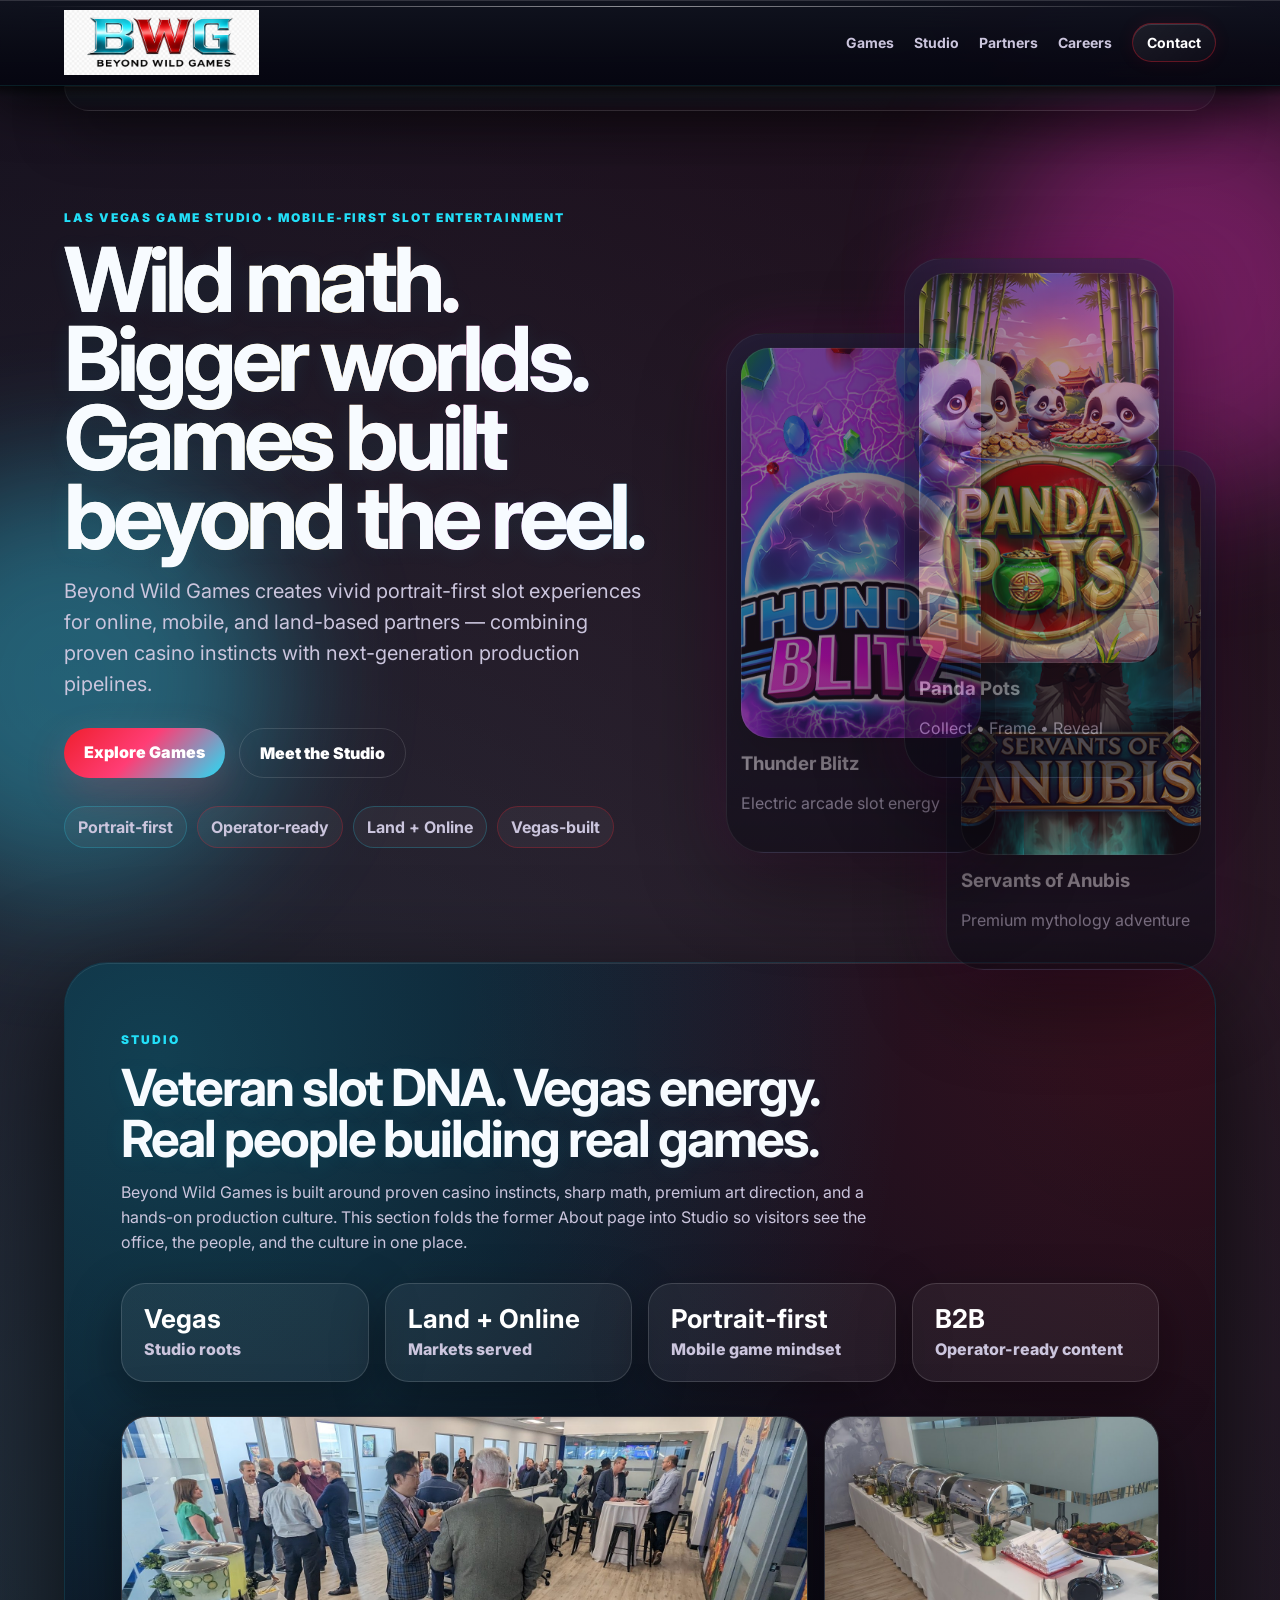
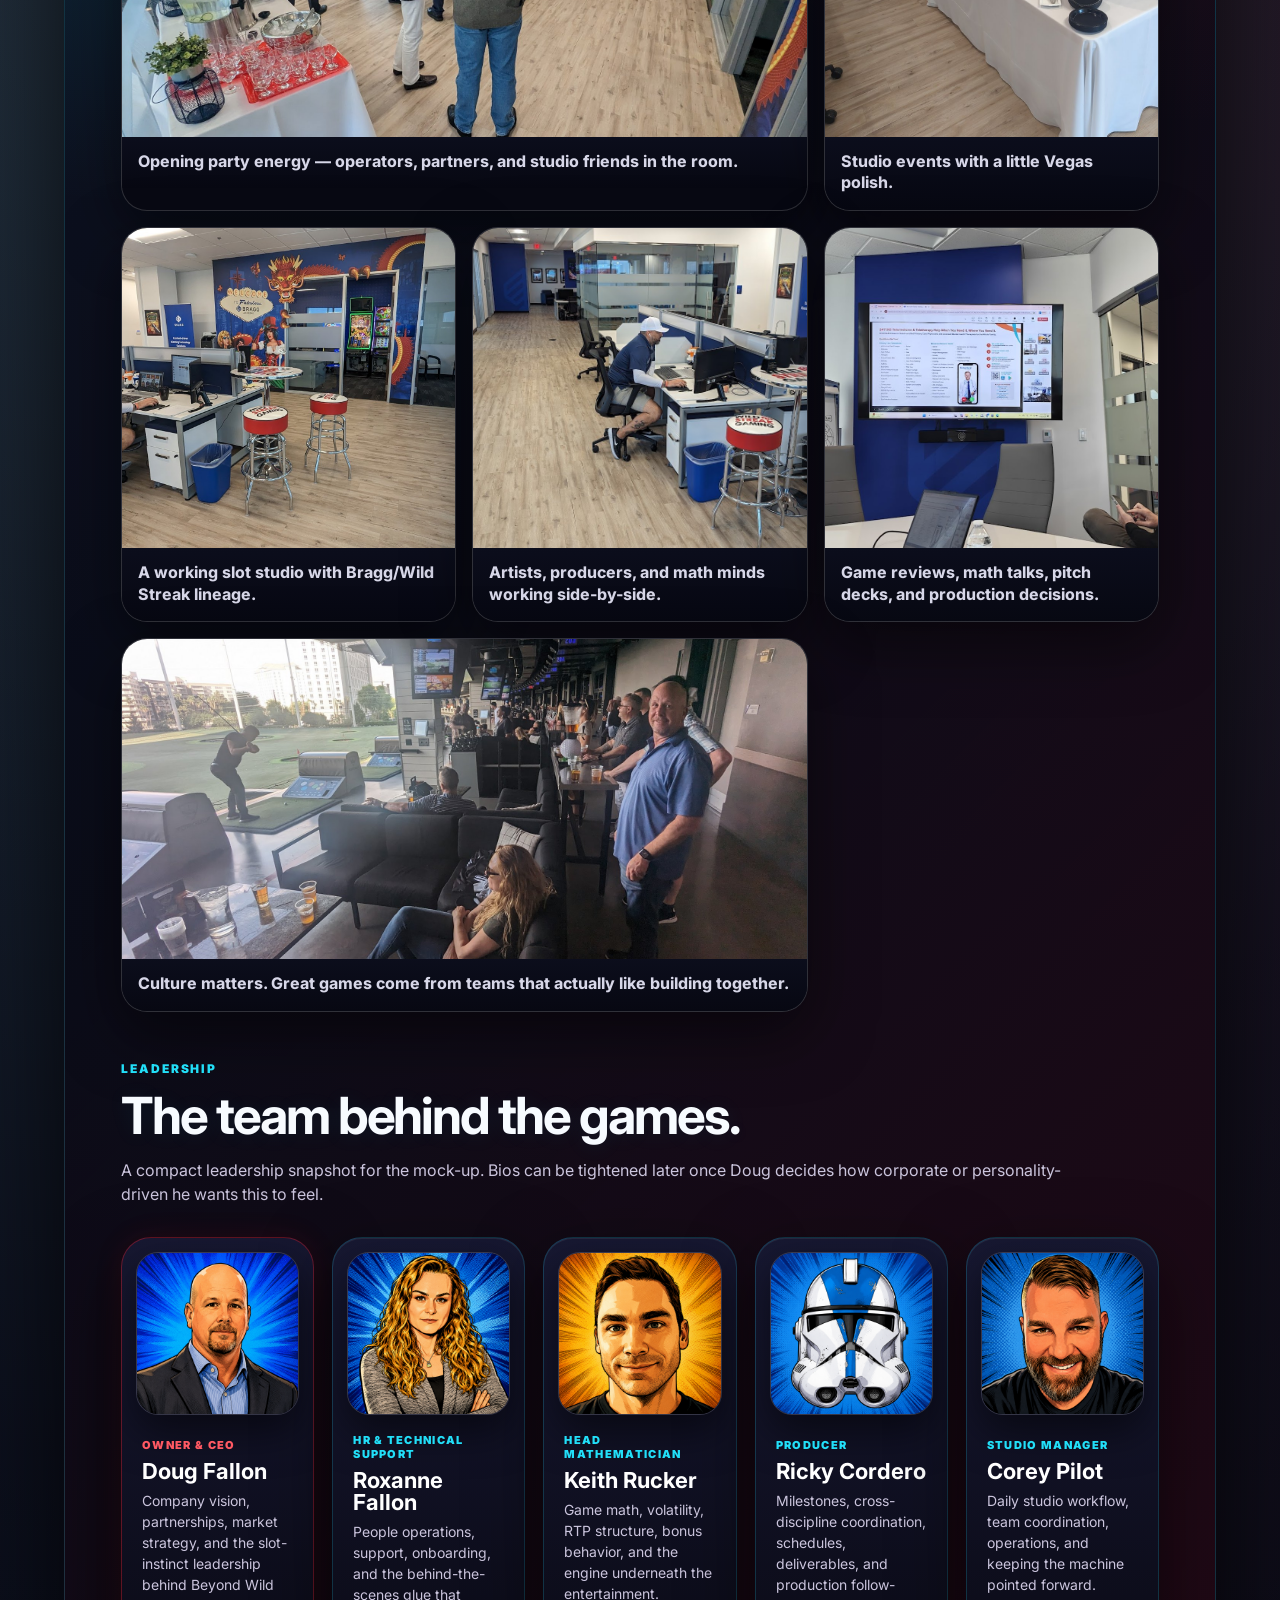
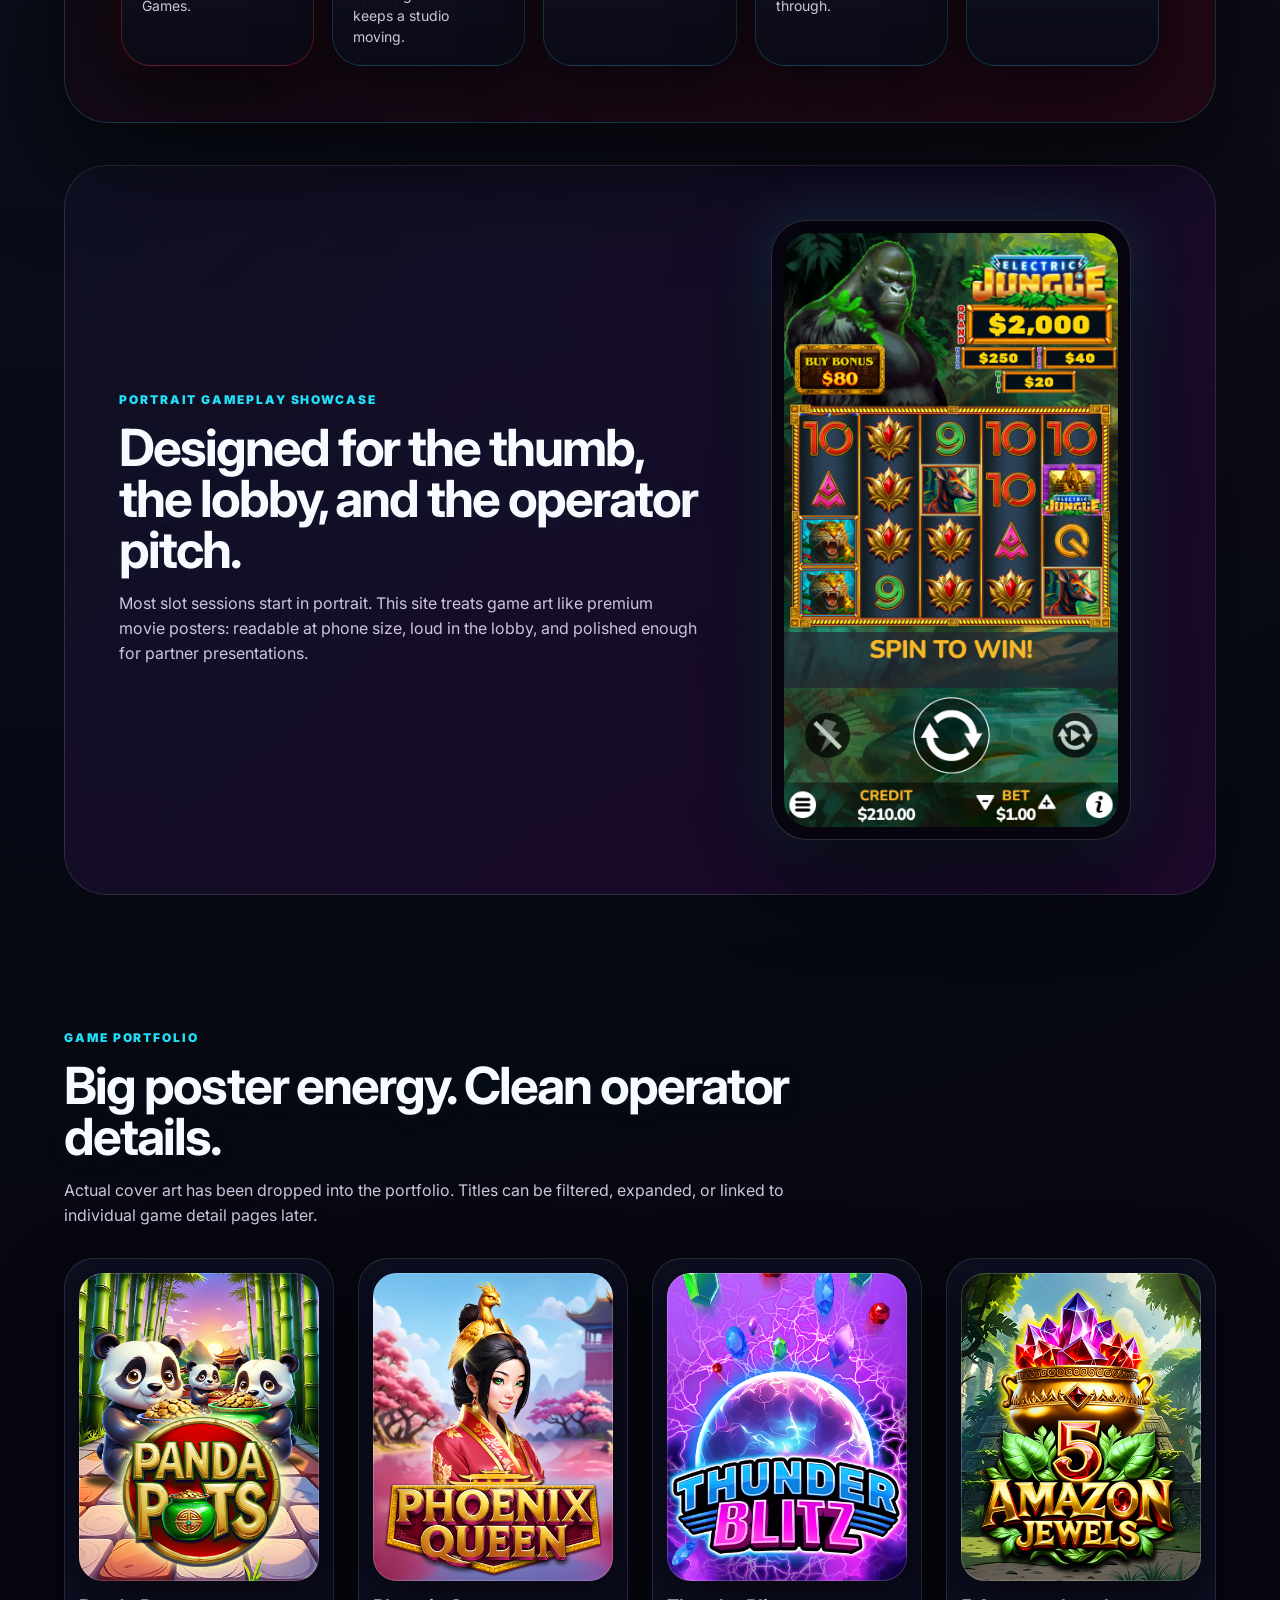
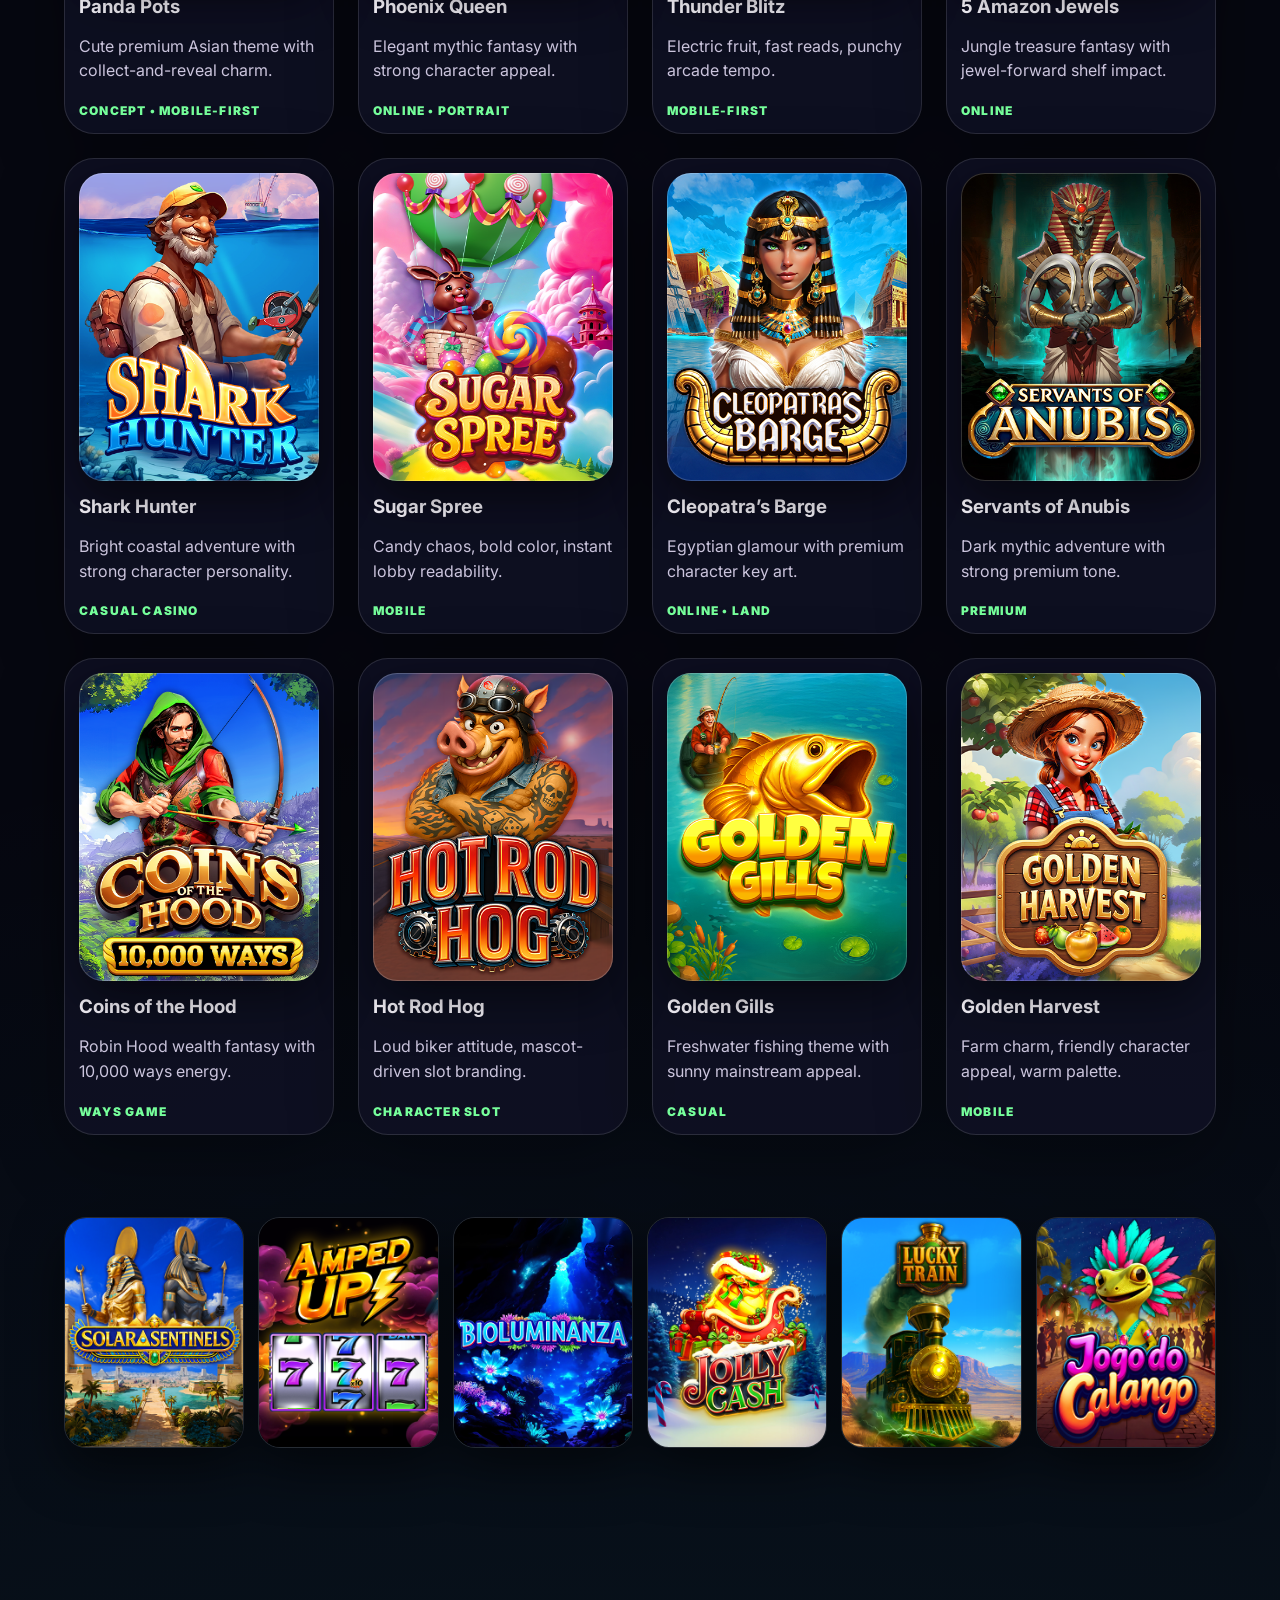
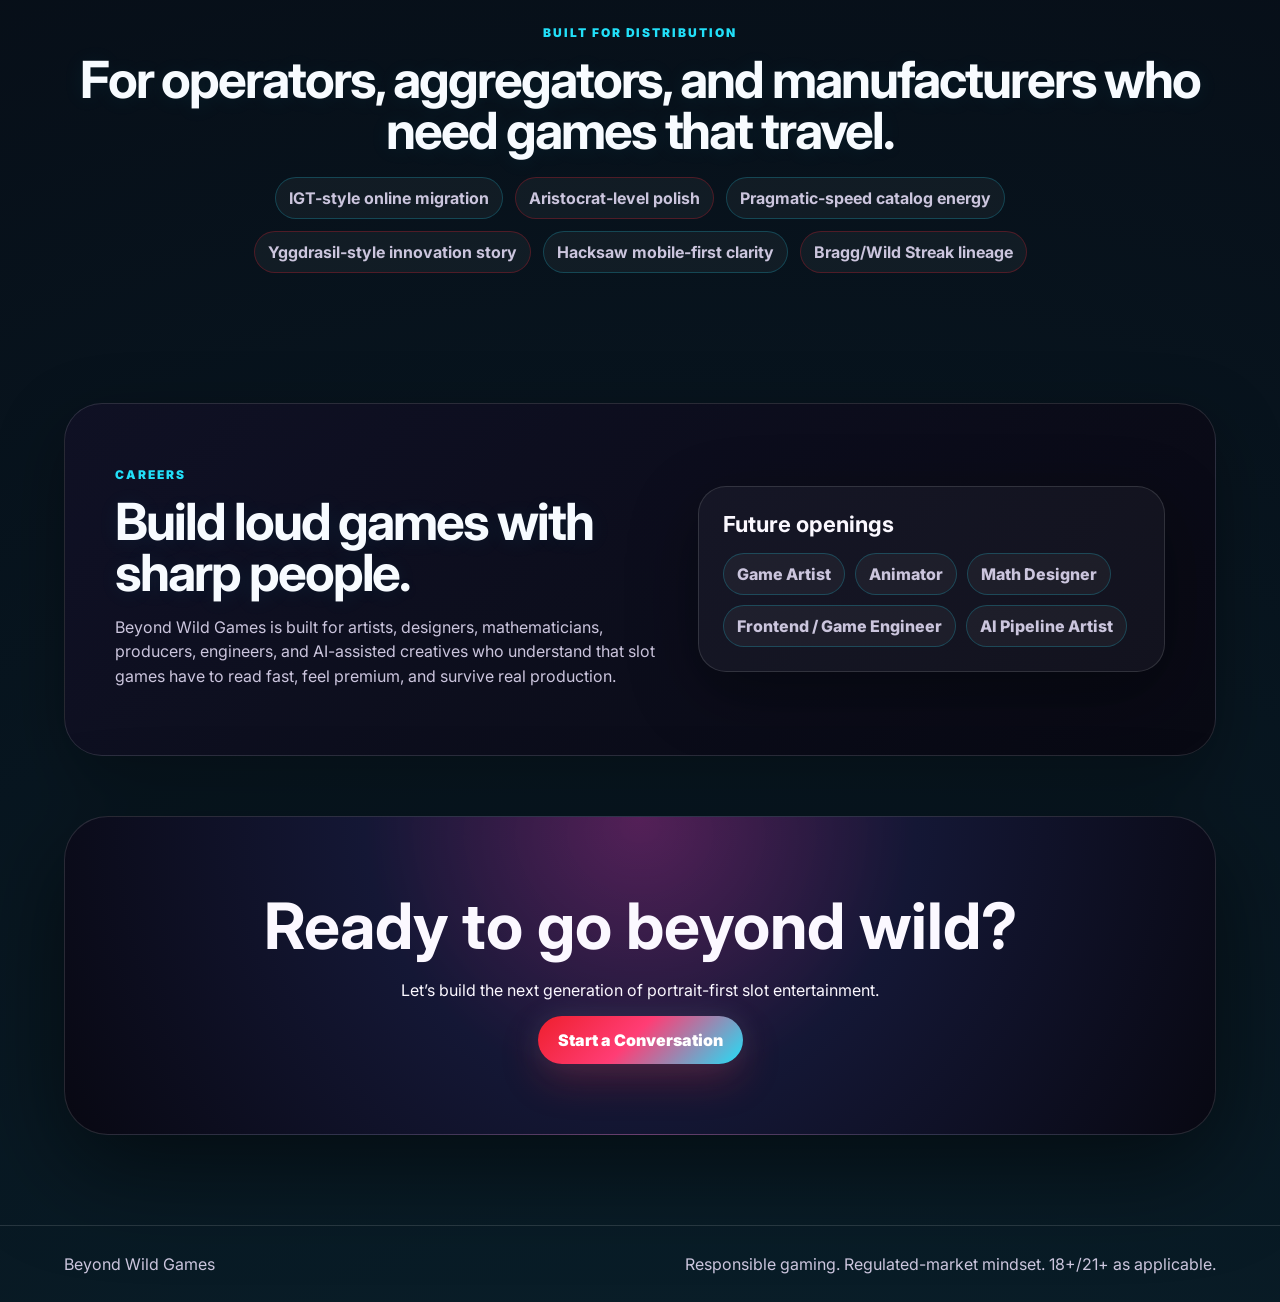
==== bwg.html @ 48e9255d "Halve header logo height; add alternate page with transparent BWG logo" ====
<!DOCTYPE html>
<html lang="en">
<head>
  <meta charset="UTF-8" />
  <meta name="viewport" content="width=device-width, initial-scale=1.0" />
  <title>Beyond Wild Games | Mobile-First Slot Studio</title>
  <link rel="stylesheet" href="styles.css" />
</head>
<body>
  <div class="bg-orbs"></div>
  <header class="site-header">
    <a class="brand" href="#" aria-label="Beyond Wild Games home"><img src="assets/logos/bwg-block-logo-transparent.png" alt="Beyond Wild Games" style="width:195px;height:auto;max-height:none;filter:none;box-shadow:none;background:transparent;" /></a>
    <nav>
      <a href="#games">Games</a><a href="#studio">Studio</a><a href="#partners">Partners</a><a href="#careers">Careers</a><a class="nav-cta" href="#contact">Contact</a>
    </nav>
  </header>

  <main>
    <section class="hero">
      <div class="hero-copy">
        <p class="eyebrow">Las Vegas game studio • Mobile-first slot entertainment</p>
        <h1>Wild math. Bigger worlds. Games built beyond the reel.</h1>
        <p class="lede">Beyond Wild Games creates vivid portrait-first slot experiences for online, mobile, and land-based partners — combining proven casino instincts with next-generation production pipelines.</p>
        <div class="hero-actions"><a class="btn primary" href="#games">Explore Games</a><a class="btn ghost" href="#studio">Meet the Studio</a></div>
        <div class="trust-strip"><span>Portrait-first</span><span>Operator-ready</span><span>Land + Online</span><span>Vegas-built</span></div>
      </div>
      <div class="phone-stage" aria-label="Featured slot game cover art">
        <article class="phone-card active"><div class="game-art cover panda"></div><h3>Panda Pots</h3><p>Collect • Frame • Reveal</p></article>
        <article class="phone-card offset"><div class="game-art cover thunder"></div><h3>Thunder Blitz</h3><p>Electric arcade slot energy</p></article>
        <article class="phone-card offset2"><div class="game-art cover anubis"></div><h3>Servants of Anubis</h3><p>Premium mythology adventure</p></article>
      </div>
    </section>

    <section class="section studio-showcase" id="studio">
      <div class="section-head">
        <p class="eyebrow">Studio</p>
        <h2>Veteran slot DNA. Vegas energy. Real people building real games.</h2>
        <p>Beyond Wild Games is built around proven casino instincts, sharp math, premium art direction, and a hands-on production culture. This section folds the former About page into Studio so visitors see the office, the people, and the culture in one place.</p>
      </div>

      <div class="studio-metrics">
        <div><strong>Vegas</strong><span>Studio roots</span></div>
        <div><strong>Land + Online</strong><span>Markets served</span></div>
        <div><strong>Portrait-first</strong><span>Mobile game mindset</span></div>
        <div><strong>B2B</strong><span>Operator-ready content</span></div>
      </div>

      <div class="studio-photo-grid">
        <figure class="wide"><img src="assets/studio/opening-party.jpg" alt="Beyond Wild Games studio opening party" /><figcaption>Opening party energy — operators, partners, and studio friends in the room.</figcaption></figure>
        <figure><img src="assets/studio/catering-buffet.jpg" alt="Studio event catering table" /><figcaption>Studio events with a little Vegas polish.</figcaption></figure>
        <figure><img src="assets/studio/studio-floor.jpg" alt="Beyond Wild Games office floor" /><figcaption>A working slot studio with Bragg/Wild Streak lineage.</figcaption></figure>
        <figure><img src="assets/studio/studio-workspace.jpg" alt="Beyond Wild Games workspace" /><figcaption>Artists, producers, and math minds working side-by-side.</figcaption></figure>
        <figure><img src="assets/studio/conference-room.jpg" alt="Studio conference room presentation" /><figcaption>Game reviews, math talks, pitch decks, and production decisions.</figcaption></figure>
        <figure class="wide"><img src="assets/studio/topgolf-team.jpg" alt="Beyond Wild Games team at Topgolf" /><figcaption>Culture matters. Great games come from teams that actually like building together.</figcaption></figure>
      </div>

      <div class="section-head leadership-head">
        <p class="eyebrow">Leadership</p>
        <h2>The team behind the games.</h2>
        <p>A compact leadership snapshot for the mock-up. Bios can be tightened later once Doug decides how corporate or personality-driven he wants this to feel.</p>
      </div>
      <div class="team-grid">
        <article class="team-card featured"><img src="assets/team/doug-fallon.png" alt="Doug Fallon comic-style portrait" /><div><span>Owner &amp; CEO</span><h3>Doug Fallon</h3><p>Company vision, partnerships, market strategy, and the slot-instinct leadership behind Beyond Wild Games.</p></div></article>
        <article class="team-card"><img src="assets/team/roxanne-fallon.png" alt="Roxanne Fallon comic-style portrait" /><div><span>HR &amp; Technical Support</span><h3>Roxanne Fallon</h3><p>People operations, support, onboarding, and the behind-the-scenes glue that keeps a studio moving.</p></div></article>
        <article class="team-card"><img src="assets/team/keith-rucker.png" alt="Keith Rucker comic-style portrait" /><div><span>Head Mathematician</span><h3>Keith Rucker</h3><p>Game math, volatility, RTP structure, bonus behavior, and the engine underneath the entertainment.</p></div></article>
        <article class="team-card"><img src="assets/team/ricky-cordero.png" alt="Ricky Cordero comic-style portrait" /><div><span>Producer</span><h3>Ricky Cordero</h3><p>Milestones, cross-discipline coordination, schedules, deliverables, and production follow-through.</p></div></article>
        <article class="team-card"><img src="assets/team/corey-pilot.png" alt="Corey Pilot comic-style portrait" /><div><span>Studio Manager</span><h3>Corey Pilot</h3><p>Daily studio workflow, team coordination, operations, and keeping the machine pointed forward.</p></div></article>
      </div>
    </section>


    <section class="section spotlight">
      <div class="spot-copy"><p class="eyebrow">Portrait gameplay showcase</p><h2>Designed for the thumb, the lobby, and the operator pitch.</h2><p>Most slot sessions start in portrait. This site treats game art like premium movie posters: readable at phone size, loud in the lobby, and polished enough for partner presentations.</p></div>
      <div class="screenshot-frame"><img src="assets/covers/electricjungle-us-portrait-screenshot-9.png" alt="Electric Jungle portrait gameplay screenshot" /></div>
    </section>

    <section class="section" id="games">
      <div class="section-head"><p class="eyebrow">Game portfolio</p><h2>Big poster energy. Clean operator details.</h2><p>Actual cover art has been dropped into the portfolio. Titles can be filtered, expanded, or linked to individual game detail pages later.</p></div>
      <div class="game-grid">
        <article class="game-tile"><div class="poster cover panda"></div><div><h3>Panda Pots</h3><p>Cute premium Asian theme with collect-and-reveal charm.</p><span>CONCEPT • MOBILE-FIRST</span></div></article>
        <article class="game-tile"><div class="poster cover phoenix"></div><div><h3>Phoenix Queen</h3><p>Elegant mythic fantasy with strong character appeal.</p><span>ONLINE • PORTRAIT</span></div></article>
        <article class="game-tile"><div class="poster cover thunder"></div><div><h3>Thunder Blitz</h3><p>Electric fruit, fast reads, punchy arcade tempo.</p><span>MOBILE-FIRST</span></div></article>
        <article class="game-tile"><div class="poster cover amazon"></div><div><h3>5 Amazon Jewels</h3><p>Jungle treasure fantasy with jewel-forward shelf impact.</p><span>ONLINE</span></div></article>
        <article class="game-tile"><div class="poster cover shark"></div><div><h3>Shark Hunter</h3><p>Bright coastal adventure with strong character personality.</p><span>CASUAL CASINO</span></div></article>
        <article class="game-tile"><div class="poster cover sugar"></div><div><h3>Sugar Spree</h3><p>Candy chaos, bold color, instant lobby readability.</p><span>MOBILE</span></div></article>
        <article class="game-tile"><div class="poster cover cleo"></div><div><h3>Cleopatra’s Barge</h3><p>Egyptian glamour with premium character key art.</p><span>ONLINE • LAND</span></div></article>
        <article class="game-tile"><div class="poster cover anubis"></div><div><h3>Servants of Anubis</h3><p>Dark mythic adventure with strong premium tone.</p><span>PREMIUM</span></div></article>
        <article class="game-tile"><div class="poster cover hood"></div><div><h3>Coins of the Hood</h3><p>Robin Hood wealth fantasy with 10,000 ways energy.</p><span>WAYS GAME</span></div></article>
        <article class="game-tile"><div class="poster cover hotrod"></div><div><h3>Hot Rod Hog</h3><p>Loud biker attitude, mascot-driven slot branding.</p><span>CHARACTER SLOT</span></div></article>
        <article class="game-tile"><div class="poster cover goldengills"></div><div><h3>Golden Gills</h3><p>Freshwater fishing theme with sunny mainstream appeal.</p><span>CASUAL</span></div></article>
        <article class="game-tile"><div class="poster cover harvest"></div><div><h3>Golden Harvest</h3><p>Farm charm, friendly character appeal, warm palette.</p><span>MOBILE</span></div></article>
      </div>
    </section>

    <section class="section strip-gallery" aria-label="Additional game cover art">
      <img src="assets/covers/solarsentinels-gameicon-412x528.png" alt="Solar Sentinels game cover" />
      <img src="assets/covers/ampedup-gameicon-412x528.png" alt="Amped Up game cover" />
      <img src="assets/covers/bioluminanza-gameicon-412x528.png" alt="Bioluminanza game cover" />
      <img src="assets/covers/jollycash-gameicon-412x528.png" alt="Jolly Cash game cover" />
      <img src="assets/covers/luckytrain-gameicon-412x528.png" alt="Lucky Train game cover" />
      <img src="assets/covers/jogodocalango-gameicon-412x528.png" alt="Jogo do Calango game cover" />
    </section>
<section class="section partners" id="partners">
      <p class="eyebrow">Built for distribution</p><h2>For operators, aggregators, and manufacturers who need games that travel.</h2>
      <div class="partner-grid"><span>IGT-style online migration</span><span>Aristocrat-level polish</span><span>Pragmatic-speed catalog energy</span><span>Yggdrasil-style innovation story</span><span>Hacksaw mobile-first clarity</span><span>Bragg/Wild Streak lineage</span></div>
    </section>


    <section class="section about-careers" id="careers">
      <div><p class="eyebrow">Careers</p><h2>Build loud games with sharp people.</h2><p>Beyond Wild Games is built for artists, designers, mathematicians, producers, engineers, and AI-assisted creatives who understand that slot games have to read fast, feel premium, and survive real production.</p></div>
      <div class="career-card"><strong>Future openings</strong><span>Game Artist</span><span>Animator</span><span>Math Designer</span><span>Frontend / Game Engineer</span><span>AI Pipeline Artist</span></div>
    </section>
<section class="contact" id="contact"><h2>Ready to go beyond wild?</h2><p>Let’s build the next generation of portrait-first slot entertainment.</p><a class="btn primary" href="mailto:hello@beyondwildgames.com">Start a Conversation</a></section>
  </main>

  <footer><span>Beyond Wild Games</span><span>Responsible gaming. Regulated-market mindset. 18+/21+ as applicable.</span></footer>
  <script src="script.js"></script>
</body>
</html>
---- styles.css ----
@import url('https://fonts.googleapis.com/css2?family=Inter:wght@400;600;800;900&display=swap');
:root{--bg:#080713;--panel:#111126cc;--line:#ffffff1a;--text:#f7f2ff;--muted:#c9bfdf;--hot:#ff2bd6;--gold:#ffd166;--cyan:#34e5ff;--green:#6dff8a}*{box-sizing:border-box}html{scroll-behavior:smooth}body{margin:0;font-family:Inter,system-ui,sans-serif;background:radial-gradient(circle at 20% 10%,#2a1257 0,#080713 30%,#05040a 100%);color:var(--text);overflow-x:hidden}.bg-orbs:before,.bg-orbs:after{content:"";position:fixed;width:420px;height:420px;border-radius:999px;filter:blur(70px);opacity:.35;z-index:-1}.bg-orbs:before{background:var(--hot);right:-120px;top:80px}.bg-orbs:after{background:var(--cyan);left:-140px;bottom:10px}.site-header{position:sticky;top:0;z-index:10;display:flex;justify-content:space-between;align-items:center;padding:14px 5vw 16px;background:linear-gradient(180deg,#201f30f0 0%,#0b0a14e8 42%,#05040bed 100%);backdrop-filter:blur(18px);border-bottom:1px solid #ffffff26;box-shadow:inset 0 1px 0 #ffffff32,inset 0 -10px 20px #0008,0 18px 45px #0009,0 0 35px #742dff22}.site-header:before{content:"";position:absolute;left:2vw;right:2vw;top:6px;height:1px;background:linear-gradient(90deg,transparent,#fff8,transparent)}.site-header:after{content:"";position:absolute;left:0;right:0;bottom:-12px;height:12px;background:linear-gradient(180deg,#0008,transparent);pointer-events:none}.brand{display:flex;align-items:center;color:white;text-decoration:none;font-weight:900;min-width:260px;background:linear-gradient(180deg,#ffffff,#dfe7f0);padding:6px 12px;border-radius:16px;border:1px solid #ffffff70;box-shadow:inset 0 1px 0 #fff,0 12px 24px #0008}.brand img{display:block;width:260px;max-height:86px;object-fit:contain;filter:drop-shadow(0 5px 8px #0005)}nav{display:flex;gap:20px;align-items:center;flex-wrap:wrap;justify-content:flex-end}nav a{color:var(--muted);text-decoration:none;font-weight:700;font-size:14px}.nav-cta{color:white;border:1px solid var(--line);padding:10px 14px;border-radius:999px}.hero{min-height:86vh;display:grid;grid-template-columns:1.05fr .95fr;gap:48px;align-items:center;padding:92px 5vw 72px;position:relative}.hero:before{content:"";position:absolute;left:5vw;right:5vw;top:0;height:24px;border-radius:0 0 32px 32px;background:linear-gradient(180deg,#ffffff1c,#ffffff05);border:1px solid #ffffff18;border-top:0;box-shadow:inset 0 1px 0 #fff3,0 18px 50px #0008}.hero-logo{width:min(620px,90vw);margin:0 0 24px -10px;display:block;background:linear-gradient(180deg,#ffffff,#dfe7f0);padding:18px 24px;border-radius:28px;border:1px solid #ffffff70;box-shadow:inset 0 1px 0 #fff,0 24px 60px #000b,0 0 38px #742dff40}.eyebrow{color:var(--cyan);text-transform:uppercase;letter-spacing:.16em;font-weight:900;font-size:12px}.hero h1{font-size:clamp(46px,7vw,96px);line-height:.88;margin:16px 0;background:linear-gradient(100deg,#fff,#ffd166 45%,#ff65df 75%,#34e5ff);-webkit-background-clip:text;color:transparent}.lede{font-size:20px;line-height:1.55;color:var(--muted);max-width:720px}.hero-actions{display:flex;gap:14px;margin:28px 0}.btn{display:inline-flex;padding:14px 20px;border-radius:999px;text-decoration:none;font-weight:900}.primary{background:linear-gradient(135deg,var(--hot),#8b5cff);color:white;box-shadow:0 0 35px #ff2bd655}.ghost{border:1px solid var(--line);color:white}.trust-strip{display:flex;flex-wrap:wrap;gap:10px}.trust-strip span,.lab-stack span,.partner-grid span{border:1px solid var(--line);background:#ffffff0b;padding:10px 13px;border-radius:999px;color:var(--muted);font-weight:700}.phone-stage{position:relative;height:620px}.phone-card{position:absolute;right:8%;top:5%;width:270px;height:520px;padding:14px;border-radius:38px;background:linear-gradient(180deg,#28264a,#090812);border:1px solid #ffffff24;box-shadow:0 32px 90px #000c,0 0 55px #ff2bd64d;transform:rotate(4deg)}.phone-card.offset{right:42%;top:17%;transform:rotate(-11deg) scale(.88);opacity:.8}.phone-card.offset2{right:0;top:36%;transform:rotate(12deg) scale(.78);opacity:.65}.game-art,.poster{height:390px;border-radius:28px;background-size:cover;background-position:center;position:relative;overflow:hidden}.phone-card h3,.game-tile h3{margin:14px 0 4px}.phone-card p,.game-tile p,.section p{color:var(--muted);line-height:1.55}.dragon{background:radial-gradient(circle at 50% 20%,#fff4,#0000 22%),linear-gradient(160deg,#4e001c,#e31b6d 34%,#ffb000 58%,#29115a)}.vegas{background:radial-gradient(circle at 50% 20%,#fff6,#0000 20%),linear-gradient(160deg,#100b2b,#3f1bd4 42%,#ff2bd6 70%,#ffd166)}.jungle{background:radial-gradient(circle at 50% 25%,#fff5,#0000 20%),linear-gradient(160deg,#06351f,#09a875 45%,#ffd166 72%,#251238)}.storm{background:radial-gradient(circle at 50% 25%,#fff8,#0000 18%),linear-gradient(160deg,#020716,#134bff 38%,#34e5ff 62%,#ffeb3b)}.section{padding:82px 5vw}.split{display:grid;grid-template-columns:.8fr 1.2fr;gap:42px;align-items:start}.section h2{font-size:clamp(32px,4vw,58px);line-height:1;margin:0 0 16px}.metrics{display:grid;grid-template-columns:repeat(4,1fr);gap:16px;padding:0 5vw}.metrics div{padding:28px;border-radius:28px;background:var(--panel);border:1px solid var(--line)}.metrics strong{display:block;font-size:44px;color:var(--gold)}.metrics span{color:var(--muted);font-weight:800}.section-head{max-width:760px}.game-grid{display:grid;grid-template-columns:repeat(4,1fr);gap:18px;margin-top:30px}.game-tile{background:var(--panel);border:1px solid var(--line);border-radius:30px;padding:14px}.poster{height:280px}.game-tile span{color:var(--green);font-size:12px;font-weight:900;letter-spacing:.1em}.lab{display:grid;grid-template-columns:1fr 1fr;gap:44px;background:linear-gradient(100deg,#151434,#260c2e);margin:40px 5vw;border-radius:42px;border:1px solid var(--line)}.lab-stack,.partner-grid{display:flex;flex-wrap:wrap;gap:12px;align-content:center}.partners{text-align:center}.partner-grid{justify-content:center;max-width:900px;margin:20px auto}.contact{text-align:center;margin:60px 5vw 90px;padding:70px 20px;border-radius:44px;background:radial-gradient(circle at 50% 0,#ff2bd655,#111126 45%,#080713);border:1px solid var(--line)}.contact h2{font-size:clamp(34px,5vw,70px);margin:0 0 10px}footer{display:flex;justify-content:space-between;gap:20px;padding:28px 5vw;border-top:1px solid var(--line);color:var(--muted)}@media(max-width:900px){.brand img{width:210px}nav{display:none}.hero,.split,.lab{grid-template-columns:1fr}.phone-stage{height:540px}.metrics,.game-grid{grid-template-columns:1fr 1fr}.phone-card{right:20%}.phone-card.offset{right:48%}}@media(max-width:600px){.brand img{width:185px}.hero{padding-top:62px}.hero-logo{width:100%;margin-left:0}.metrics,.game-grid{grid-template-columns:1fr}.phone-stage{height:430px}.phone-card{width:220px;height:420px}.game-art{height:300px}.phone-card.offset,.phone-card.offset2{display:none}footer{flex-direction:column}}
/* Real cover art integration */
.cover{background-size:cover;background-position:center;background-repeat:no-repeat}.panda{background-image:url('assets/covers/pandapots-gameicon-412x528.png')}.thunder{background-image:url('assets/covers/thunderblitz-gameicon-412x528.png')}.anubis{background-image:url('assets/covers/servantsofanubis-gameicon-412x528.png')}.phoenix{background-image:url('assets/covers/phoenixqueen-gameicon-412x528.png')}.amazon{background-image:url('assets/covers/5amazonjewels-gameicon-412x528.png')}.shark{background-image:url('assets/covers/sharkhunter-gameicon-412x528.png')}.sugar{background-image:url('assets/covers/sugarspree-gameicon-412x528.png')}.cleo{background-image:url('assets/covers/cleopatra-sbarge-gameicon-412x528.png')}.hood{background-image:url('assets/covers/coinsofthehood-gameicon-412x528.png')}.hotrod{background-image:url('assets/covers/hotrodhog-gameicon-412x528.png')}.goldengills{background-image:url('assets/covers/goldengills-gameicon-412x528.png')}.harvest{background-image:url('assets/covers/goldenharvest-gameicon-412x528.png')}
.game-art.cover,.poster.cover{box-shadow:inset 0 0 0 1px #ffffff30,0 16px 50px #0008}.phone-card.active{z-index:3}.phone-card.offset{z-index:2}.phone-card.offset2{z-index:1}.spotlight{display:grid;grid-template-columns:1fr 420px;gap:42px;align-items:center;margin:40px 5vw;padding:54px;border:1px solid var(--line);border-radius:42px;background:linear-gradient(135deg,#111126cc,#220a32cc)}.spot-copy{max-width:700px}.screenshot-frame{width:100%;max-width:360px;margin:auto;padding:12px;border-radius:36px;background:#060510;border:1px solid #ffffff28;box-shadow:0 30px 90px #000c,0 0 55px #34e5ff35}.screenshot-frame img{display:block;width:100%;border-radius:26px}.strip-gallery{display:grid;grid-template-columns:repeat(6,1fr);gap:14px;padding-top:0}.strip-gallery img{width:100%;aspect-ratio:412/528;object-fit:cover;border-radius:22px;border:1px solid var(--line);box-shadow:0 20px 50px #0008;transition:transform .25s ease}.strip-gallery img:hover{transform:translateY(-6px) scale(1.02)}
@media(max-width:900px){.spotlight{grid-template-columns:1fr;margin:30px 5vw;padding:32px}.strip-gallery{grid-template-columns:repeat(3,1fr)}}@media(max-width:600px){.strip-gallery{grid-template-columns:repeat(2,1fr)}.spotlight{padding:24px}.screenshot-frame{max-width:280px}}

.about-careers{display:grid;grid-template-columns:1fr .85fr;gap:34px;align-items:center;margin:28px 5vw;padding:50px;border:1px solid var(--line);border-radius:38px;background:linear-gradient(135deg,#111126dd,#090812dd)}
.career-card{display:flex;flex-wrap:wrap;gap:10px;padding:24px;border-radius:28px;background:#ffffff0a;border:1px solid var(--line)}
.career-card strong{width:100%;font-size:22px;margin-bottom:6px}.career-card span{border:1px solid var(--line);background:#ffffff0b;padding:10px 13px;border-radius:999px;color:var(--muted);font-weight:800}
@media(max-width:900px){.about-careers{grid-template-columns:1fr;margin:24px 5vw;padding:28px}.brand{min-width:210px}.brand img{width:210px}}
@media(max-width:600px){.brand{min-width:0;padding:5px 8px}.brand img{width:170px}}


/* Final BWG logo/header adjustment */
.brand{min-width:auto;max-width:190px;flex:0 0 auto;}
.brand img{width:150px;max-height:48px;object-fit:contain;object-position:left center;filter:drop-shadow(0 5px 8px #000b);}
.hero-logo{display:none!important;}
.site-header{min-height:64px;padding-top:10px;padding-bottom:10px;}
@media(max-width:900px){.brand img{width:132px;max-height:42px}.brand{max-width:160px}}
@media(max-width:600px){.brand img{width:118px;max-height:38px}.site-header{min-height:56px}}
.brand{background:transparent!important;border:0!important;box-shadow:none!important;padding:0!important;border-radius:0!important;min-width:auto!important;max-width:170px!important;}
.brand img{background:transparent!important;width:145px!important;max-height:46px!important;display:block!important;object-fit:contain!important;object-position:left center!important;}
@media(max-width:900px){.brand{max-width:150px!important}.brand img{width:128px!important;max-height:40px!important}}
@media(max-width:600px){.brand{max-width:130px!important}.brand img{width:112px!important;max-height:36px!important}}


/* 2026 polish pass: color harmony, larger logo, leadership cards */
:root{
  --bg:#070711;
  --panel:#101124d9;
  --panel2:#161735e6;
  --line:#ffffff20;
  --text:#fbf8ff;
  --muted:#cbc5dd;
  --hot:#ff35d2;
  --purple:#8d5cff;
  --gold:#ffd76a;
  --cyan:#30dcff;
  --green:#76ff9b;
}
body{
  background:
    radial-gradient(circle at 12% 18%,#123a58 0,#10163a 22%,transparent 42%),
    radial-gradient(circle at 82% 10%,#651050 0,transparent 34%),
    radial-gradient(circle at 50% 105%,#14224a 0,transparent 36%),
    #060610;
}
.site-header{
  background:linear-gradient(180deg,#10101bee,#080812e8 62%,#05050dcc);
  border-bottom:1px solid #ffffff18;
  box-shadow:inset 0 1px 0 #ffffff14,0 16px 45px #0009;
}
.brand{max-width:260px!important;}
.brand img{width:218px!important;max-height:72px!important;filter:drop-shadow(0 7px 10px #000d) drop-shadow(0 0 16px #19e2ff22)!important;}
nav a{transition:color .2s ease, transform .2s ease}nav a:hover{color:white;transform:translateY(-1px)}
.nav-cta{background:linear-gradient(135deg,#ffffff10,#ffffff05);box-shadow:inset 0 1px 0 #ffffff18}
.hero{padding-top:112px}.hero:before{background:linear-gradient(180deg,#ffffff18,#30dcff0a 55%,transparent);border-color:#ffffff1b}
.hero h1{letter-spacing:-.055em}.btn.primary{background:linear-gradient(135deg,var(--hot),var(--purple));}.section h2{letter-spacing:-.04em}.game-tile,.metrics div,.about-careers,.career-card{box-shadow:0 22px 70px #0005}.game-tile{transition:transform .25s ease,border-color .25s ease,box-shadow .25s ease}.game-tile:hover{transform:translateY(-6px);border-color:#30dcff55;box-shadow:0 26px 80px #0009,0 0 34px #30dcff1f}.poster{box-shadow:inset 0 0 0 1px #ffffff30,0 18px 42px #0007}.lab{background:linear-gradient(135deg,#111735,#2c103c 55%,#101124);box-shadow:0 28px 90px #0007}.partners .partner-grid span:nth-child(even),.trust-strip span:nth-child(even){border-color:#30dcff30}.partners .partner-grid span:nth-child(odd),.trust-strip span:nth-child(odd){border-color:#ff35d230}
.leadership{margin:42px 5vw;padding:56px;border:1px solid var(--line);border-radius:44px;background:linear-gradient(135deg,#101124e8,#131a36e8 48%,#210d2bdd);box-shadow:0 34px 100px #0008;position:relative;overflow:hidden}.leadership:before{content:"";position:absolute;inset:-2px;background:radial-gradient(circle at 20% 0,#30dcff30,transparent 34%),radial-gradient(circle at 82% 8%,#ff35d230,transparent 30%);pointer-events:none}.leadership>*{position:relative}.leadership-head{max-width:980px;margin-bottom:30px}.team-grid{display:grid;grid-template-columns:repeat(5,minmax(0,1fr));gap:18px}.team-card{background:linear-gradient(180deg,#171832,#0b0b17);border:1px solid #ffffff1f;border-radius:30px;padding:14px;box-shadow:0 24px 70px #0008, inset 0 1px 0 #ffffff12;overflow:hidden;transition:transform .25s ease,border-color .25s ease}.team-card:hover{transform:translateY(-6px);border-color:#30dcff60}.team-card img{width:100%;aspect-ratio:1/1;object-fit:cover;border-radius:22px;border:1px solid #ffffff26;box-shadow:0 16px 40px #0008}.team-card div{padding:14px 6px 4px}.team-card span{display:inline-block;color:var(--cyan);font-size:11px;font-weight:900;letter-spacing:.12em;text-transform:uppercase;margin-bottom:8px}.team-card h3{font-size:22px;line-height:1;margin:0 0 8px;color:#fff}.team-card p{font-size:14px;line-height:1.5;color:var(--muted);margin:0}.team-card.featured{border-color:#ffd76a45}.team-card.featured span{color:var(--gold)}.contact{background:radial-gradient(circle at 50% 0,#ff35d24f,#141735 42%,#080812);box-shadow:0 30px 100px #0008}
@media(max-width:1150px){.team-grid{grid-template-columns:repeat(3,1fr)}.brand img{width:200px!important;max-height:66px!important}.brand{max-width:230px!important}}
@media(max-width:900px){.team-grid{grid-template-columns:repeat(2,1fr)}.leadership{padding:34px;margin:30px 5vw}.brand img{width:192px!important;max-height:62px!important}.brand{max-width:210px!important}.hero{padding-top:88px}}
@media(max-width:600px){.team-grid{grid-template-columns:1fr}.leadership{padding:24px;border-radius:32px}.brand img{width:168px!important;max-height:54px!important}.brand{max-width:180px!important}.hero{padding-top:72px}}

/* Portrait game cover fix — keep every game tile in vertical mobile-slot format at all screen sizes */
.game-grid{
  grid-template-columns:repeat(auto-fit,minmax(260px,1fr))!important;
  align-items:start!important;
  gap:24px!important;
}
.game-tile{
  display:flex!important;
  flex-direction:column!important;
  min-width:0!important;
}
.game-tile .poster,
.poster.cover{
  width:100%!important;
  height:auto!important;
  aspect-ratio:412 / 528!important;
  min-height:0!important;
  border-radius:24px!important;
  background-size:cover!important;
  background-position:center center!important;
}
@media(min-width:1500px){
  .game-grid{grid-template-columns:repeat(5,minmax(240px,1fr))!important;}
}
@media(max-width:1200px){
  .game-grid{grid-template-columns:repeat(3,minmax(240px,1fr))!important;}
}
@media(max-width:820px){
  .game-grid{grid-template-columns:repeat(2,minmax(220px,1fr))!important;}
}
@media(max-width:540px){
  .game-grid{grid-template-columns:1fr!important;}
}


/* Red/Cyan BWG theme and Studio update */
:root{
  --bwg-cyan:#22dff8;
  --bwg-cyan-deep:#057d91;
  --bwg-red:#ef1f2d;
  --bwg-red-deep:#8c0710;
  --bwg-silver:#e9f3f7;
  --bwg-ink:#070914;
}
.site-header{
  background:linear-gradient(180deg,#10131fef 0%,#080914f0 64%,#050610f2 100%)!important;
  border-bottom:1px solid rgba(34,223,248,.22)!important;
  box-shadow:inset 0 1px 0 rgba(255,255,255,.14),0 18px 50px rgba(0,0,0,.72),0 0 34px rgba(34,223,248,.08)!important;
}
.brand img{
  width:260px!important;
  max-height:84px!important;
  filter:drop-shadow(0 8px 12px rgba(0,0,0,.9)) drop-shadow(0 0 18px rgba(34,223,248,.20))!important;
}
nav a:hover{color:var(--bwg-cyan)!important;}
.nav-cta{border-color:rgba(239,31,45,.35)!important;box-shadow:inset 0 1px 0 rgba(255,255,255,.14),0 0 18px rgba(239,31,45,.08)!important;}
body{
  background:
    radial-gradient(circle at 12% 20%,rgba(34,223,248,.18) 0,rgba(8,34,54,.32) 24%,transparent 46%),
    radial-gradient(circle at 86% 12%,rgba(239,31,45,.22) 0,rgba(77,7,22,.20) 28%,transparent 44%),
    radial-gradient(circle at 55% 108%,rgba(34,223,248,.13) 0,transparent 34%),
    #060710!important;
}
.eyebrow{color:var(--bwg-cyan)!important;}
.hero h1,.section h2{color:#f7fbff!important;text-shadow:0 2px 22px rgba(34,223,248,.08);}
.btn.primary{background:linear-gradient(135deg,var(--bwg-red),#ff3d75 46%,var(--bwg-cyan))!important;box-shadow:0 16px 40px rgba(239,31,45,.24),0 0 28px rgba(34,223,248,.12)!important;}
.btn.ghost:hover{border-color:rgba(34,223,248,.6)!important;color:white!important;}
.trust-strip span,.partner-grid span,.career-card span{border-color:rgba(34,223,248,.22)!important;}
.trust-strip span:nth-child(even),.partner-grid span:nth-child(even){border-color:rgba(239,31,45,.28)!important;}

/* Studio now contains About + leadership */
.studio-showcase{
  margin:42px 5vw!important;
  padding:56px!important;
  border:1px solid rgba(34,223,248,.18)!important;
  border-radius:44px!important;
  background:linear-gradient(135deg,rgba(12,18,35,.92),rgba(10,11,23,.92) 45%,rgba(37,8,20,.82))!important;
  box-shadow:0 34px 110px rgba(0,0,0,.72),inset 0 1px 0 rgba(255,255,255,.10)!important;
  position:relative;overflow:hidden;
}
.studio-showcase:before{content:"";position:absolute;inset:0;background:radial-gradient(circle at 8% 4%,rgba(34,223,248,.22),transparent 30%),radial-gradient(circle at 96% 2%,rgba(239,31,45,.18),transparent 28%);pointer-events:none;}
.studio-showcase>*{position:relative;}
.studio-metrics{display:grid;grid-template-columns:repeat(4,1fr);gap:16px;margin:28px 0 34px;}
.studio-metrics div{padding:22px;border-radius:24px;background:rgba(255,255,255,.055);border:1px solid rgba(255,255,255,.14);box-shadow:0 18px 52px rgba(0,0,0,.34);}
.studio-metrics strong{display:block;font-size:26px;line-height:1;color:#fff;margin-bottom:7px;}
.studio-metrics span{color:var(--muted);font-weight:800;}
.studio-photo-grid{display:grid;grid-template-columns:repeat(3,1fr);gap:16px;margin:22px 0 48px;}
.studio-photo-grid figure{margin:0;border-radius:26px;overflow:hidden;background:#080913;border:1px solid rgba(255,255,255,.16);box-shadow:0 22px 62px rgba(0,0,0,.50);}
.studio-photo-grid figure.wide{grid-column:span 2;}
.studio-photo-grid img{display:block;width:100%;height:320px;object-fit:cover;transition:transform .35s ease;}
.studio-photo-grid figure:hover img{transform:scale(1.035);}
.studio-photo-grid figcaption{padding:14px 16px 16px;color:#d7d7e8;font-weight:750;line-height:1.35;background:linear-gradient(180deg,rgba(12,14,29,.88),rgba(7,8,18,.98));}
.leadership-head{margin-top:18px!important;}
.team-card{border-color:rgba(34,223,248,.18)!important;}
.team-card.featured{border-color:rgba(239,31,45,.36)!important;box-shadow:0 24px 70px rgba(0,0,0,.68),0 0 28px rgba(239,31,45,.12)!important;}
.team-card span{color:var(--bwg-cyan)!important;}
.team-card.featured span{color:#ff5963!important;}
.lab,#ai,.leadership#about{display:none!important;}
.poster.cover{background-size:cover!important;background-position:center!important;}
.game-tile:hover{border-color:rgba(34,223,248,.48)!important;box-shadow:0 26px 80px rgba(0,0,0,.74),0 0 34px rgba(34,223,248,.14),0 0 24px rgba(239,31,45,.05)!important;}
@media(max-width:1150px){.studio-photo-grid{grid-template-columns:repeat(2,1fr)}.studio-photo-grid figure.wide{grid-column:span 2}.studio-metrics{grid-template-columns:repeat(2,1fr)}.brand img{width:230px!important;max-height:76px!important}}
@media(max-width:760px){.studio-showcase{padding:26px!important;border-radius:32px!important}.studio-photo-grid{grid-template-columns:1fr}.studio-photo-grid figure.wide{grid-column:auto}.studio-photo-grid img{height:240px}.studio-metrics{grid-template-columns:1fr}.brand img{width:190px!important;max-height:62px!important}}


/* Red/white/blue logo header override */
.brand img{width:230px!important;max-height:82px!important;object-fit:contain!important;object-position:left center!important;filter:drop-shadow(0 8px 12px rgba(0,0,0,.9)) drop-shadow(0 0 14px rgba(32,168,255,.20))!important;}
@media(max-width:900px){.brand img{width:190px!important;max-height:68px!important}}
@media(max-width:600px){.brand img{width:160px!important;max-height:58px!important}}

/* Exact uploaded red/blue BWG logo — do not alter artwork */
.brand{
  min-width:0!important;
  background:transparent!important;
  border:0!important;
  padding:0!important;
  border-radius:0!important;
  box-shadow:none!important;
}
.brand img{
  width:260px!important;
  height:auto!important;
  max-height:78px!important;
  object-fit:contain!important;
  object-position:left center!important;
  filter:none!important;
  box-shadow:none!important;
  background:transparent!important;
}
@media(max-width:900px){.brand img{width:220px!important;max-height:66px!important}}
@media(max-width:600px){.brand img{width:180px!important;max-height:54px!important}}


/* FINAL: exact uploaded logo, 50% larger than 260px. Do not alter artwork. */
.brand{min-width:0!important;background:transparent!important;border:0!important;padding:0!important;border-radius:0!important;box-shadow:none!important;max-width:none!important;}
.brand img{width:195px!important;height:auto!important;max-height:none!important;object-fit:contain!important;object-position:left center!important;filter:none!important;box-shadow:none!important;background:transparent!important;}
@media(max-width:900px){.brand img{width:165px!important;}}
@media(max-width:600px){.brand img{width:135px!important;}}
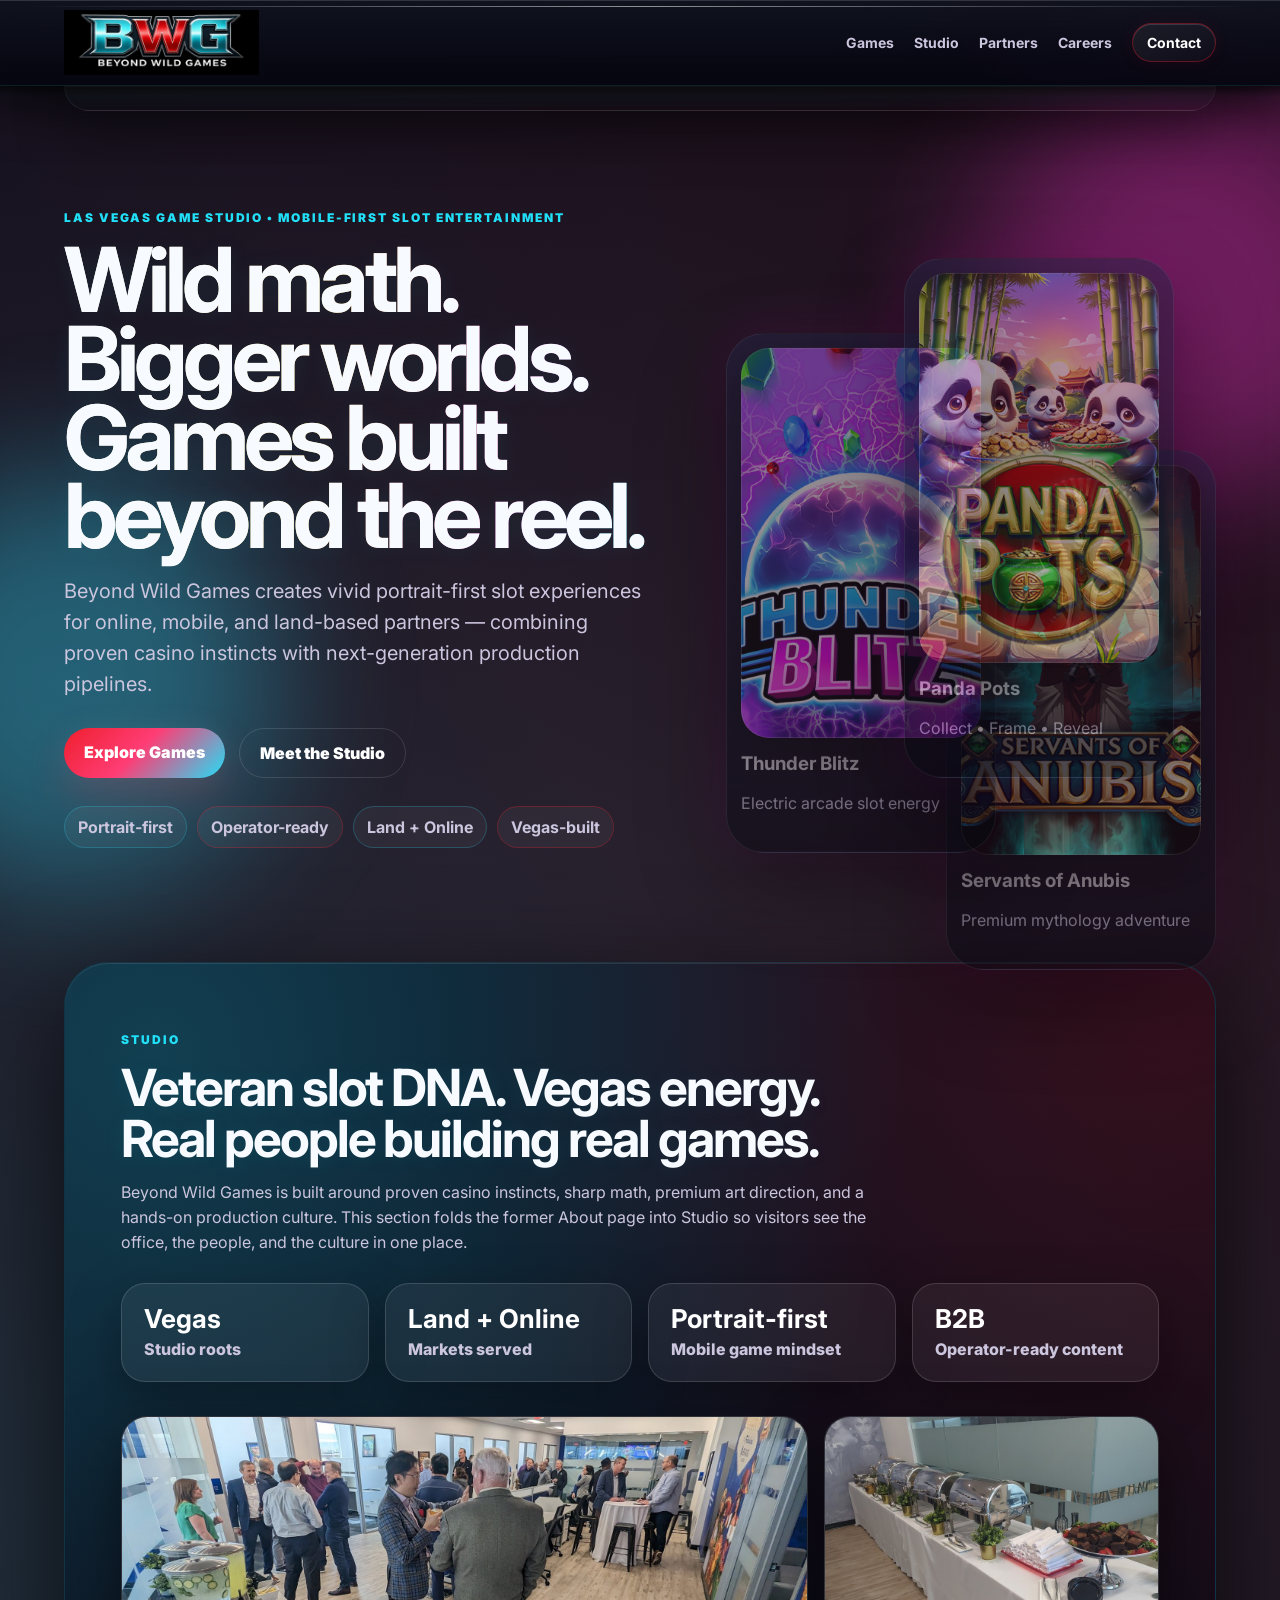
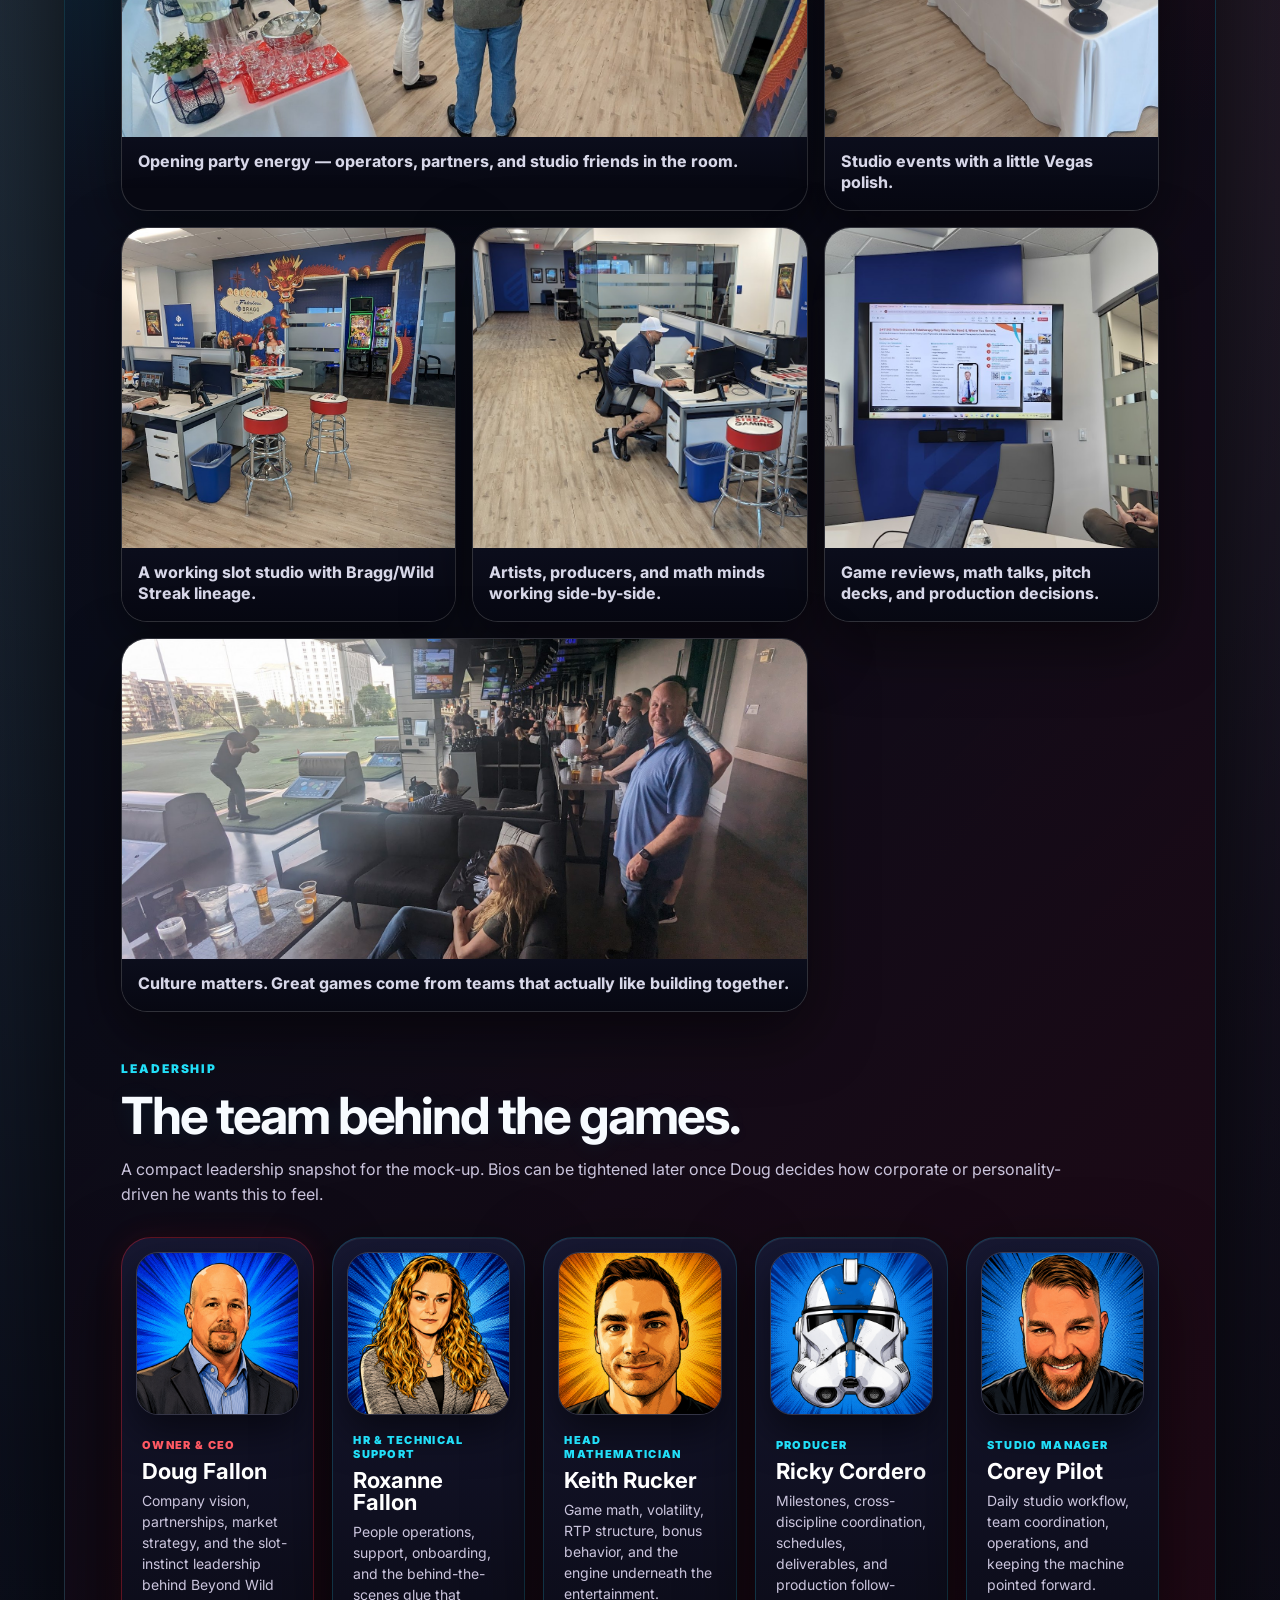
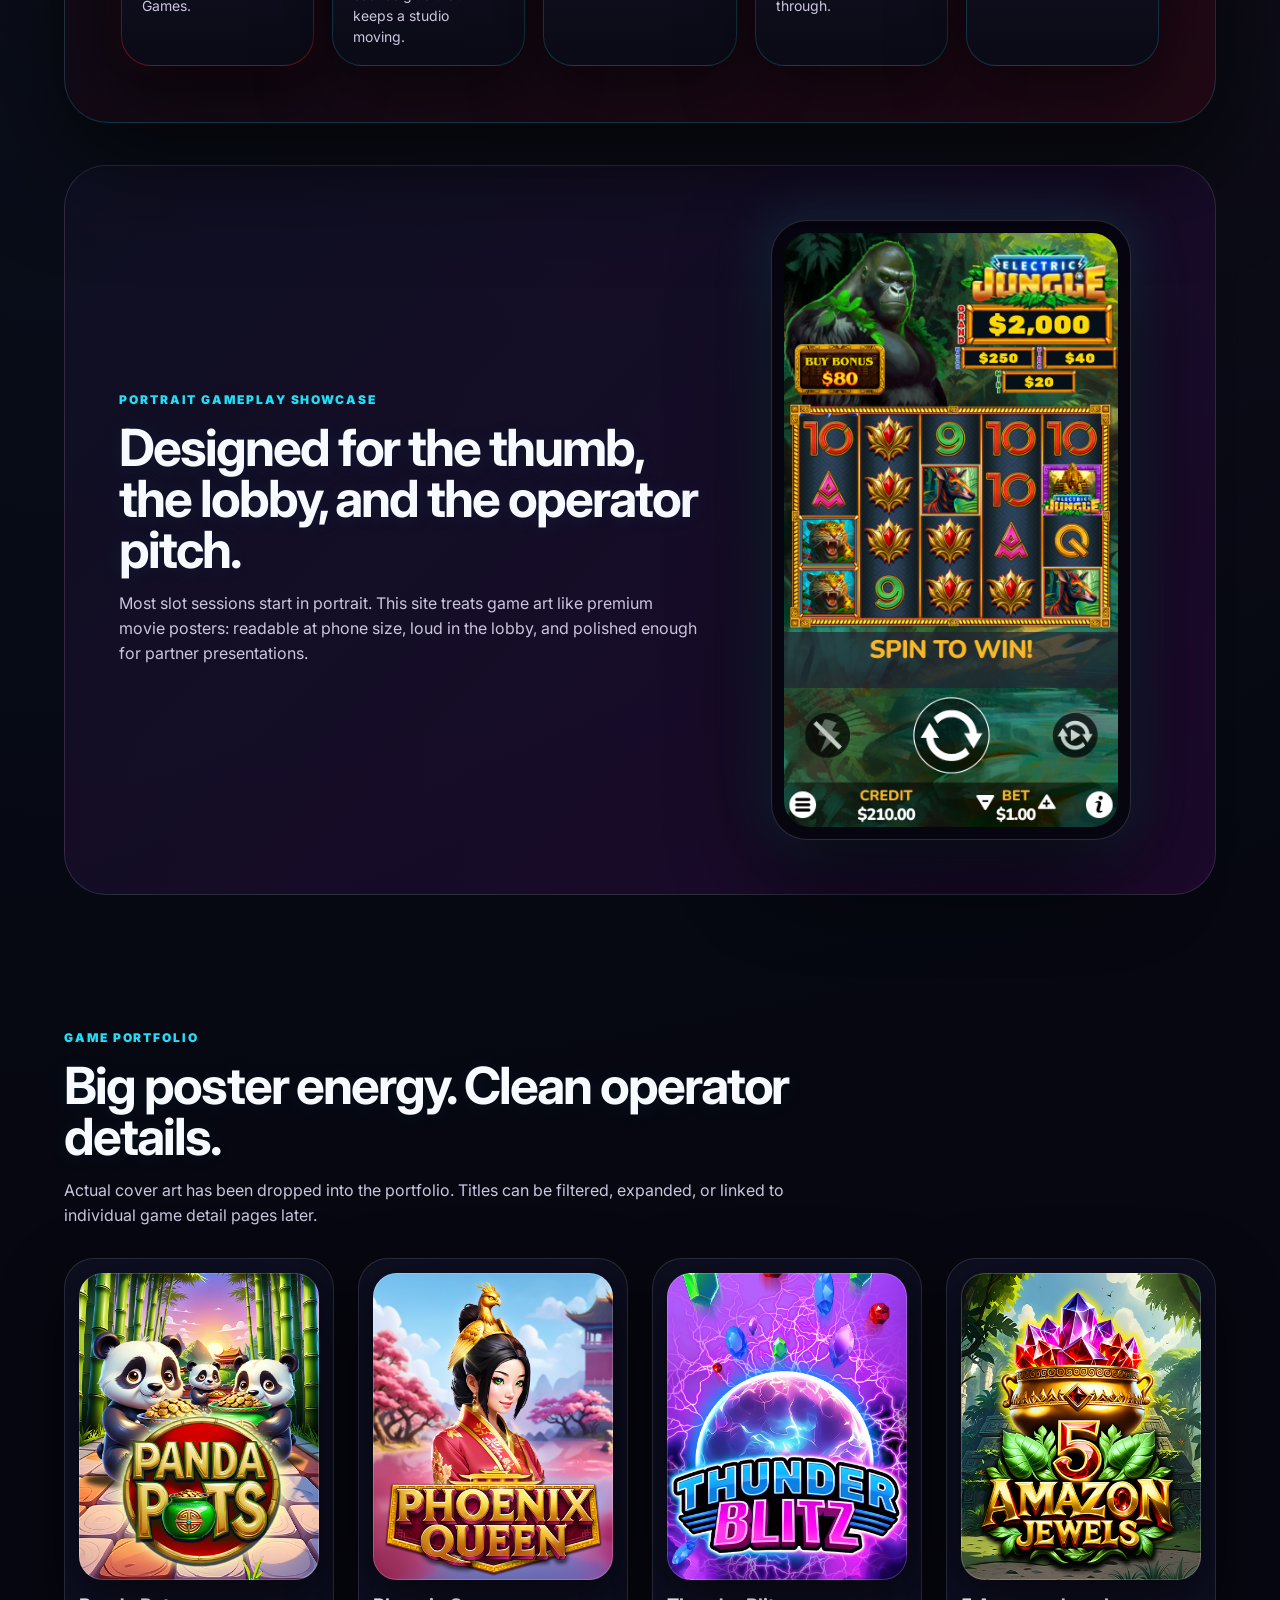
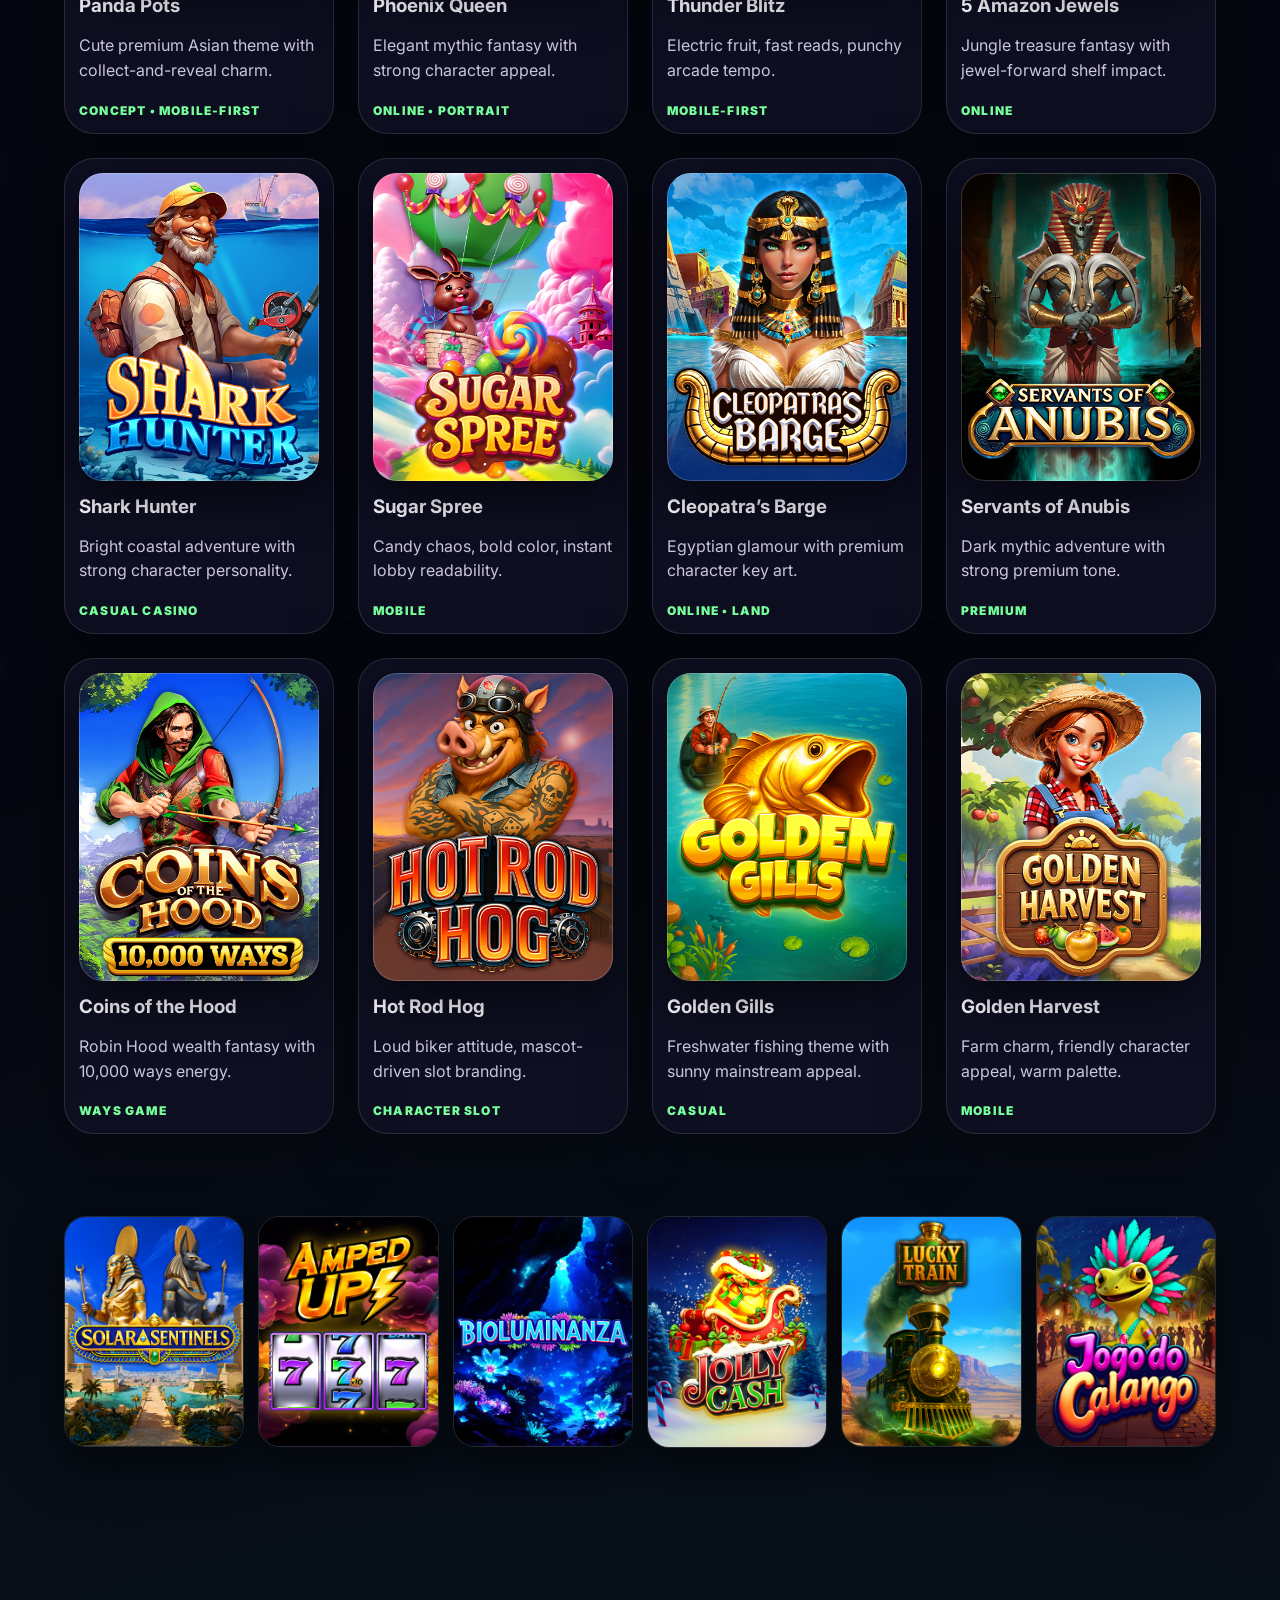
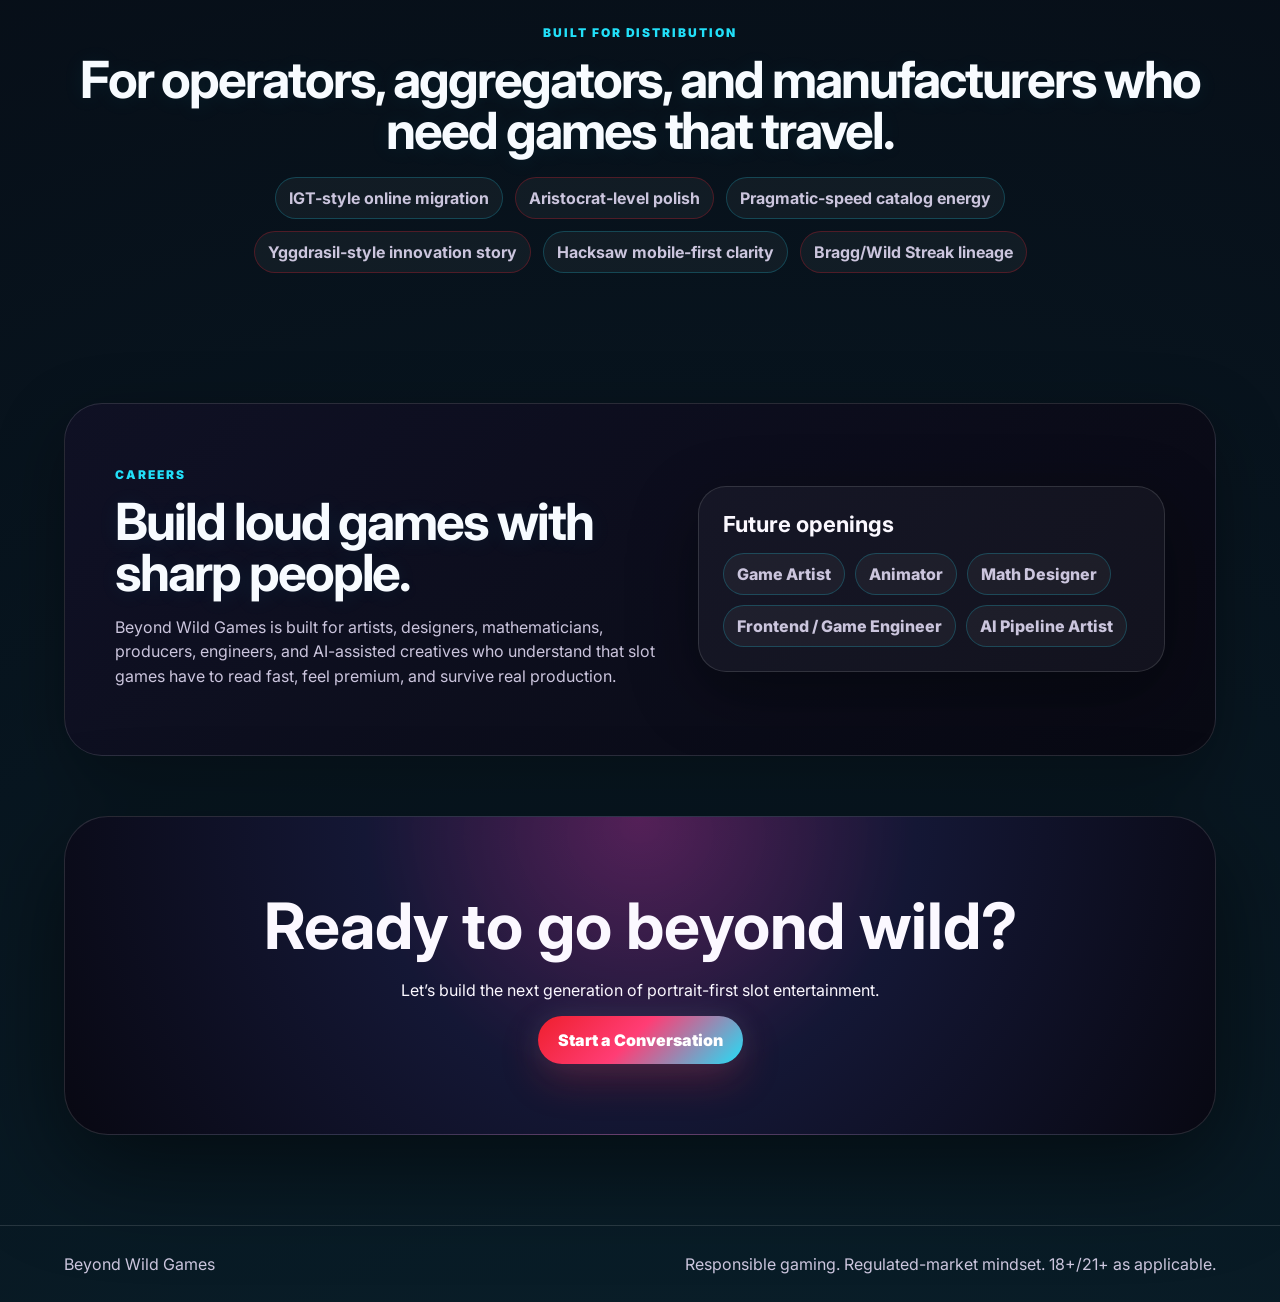
==== commit 726ea32e: "Alternate page: use white-subtitle BWG logo" ====
--- a/bwg.html
+++ b/bwg.html
@@ -9,7 +9,7 @@
 <body>
   <div class="bg-orbs"></div>
   <header class="site-header">
-    <a class="brand" href="#" aria-label="Beyond Wild Games home"><img src="assets/logos/bwg-block-logo-transparent.png" alt="Beyond Wild Games" style="width:195px;height:auto;max-height:none;filter:none;box-shadow:none;background:transparent;" /></a>
+    <a class="brand" href="#" aria-label="Beyond Wild Games home"><img src="assets/logos/bwg-block-logo-black.png" alt="Beyond Wild Games" style="width:195px;height:auto;max-height:none;filter:none;box-shadow:none;background:transparent;" /></a>
     <nav>
       <a href="#games">Games</a><a href="#studio">Studio</a><a href="#partners">Partners</a><a href="#careers">Careers</a><a class="nav-cta" href="#contact">Contact</a>
     </nav>
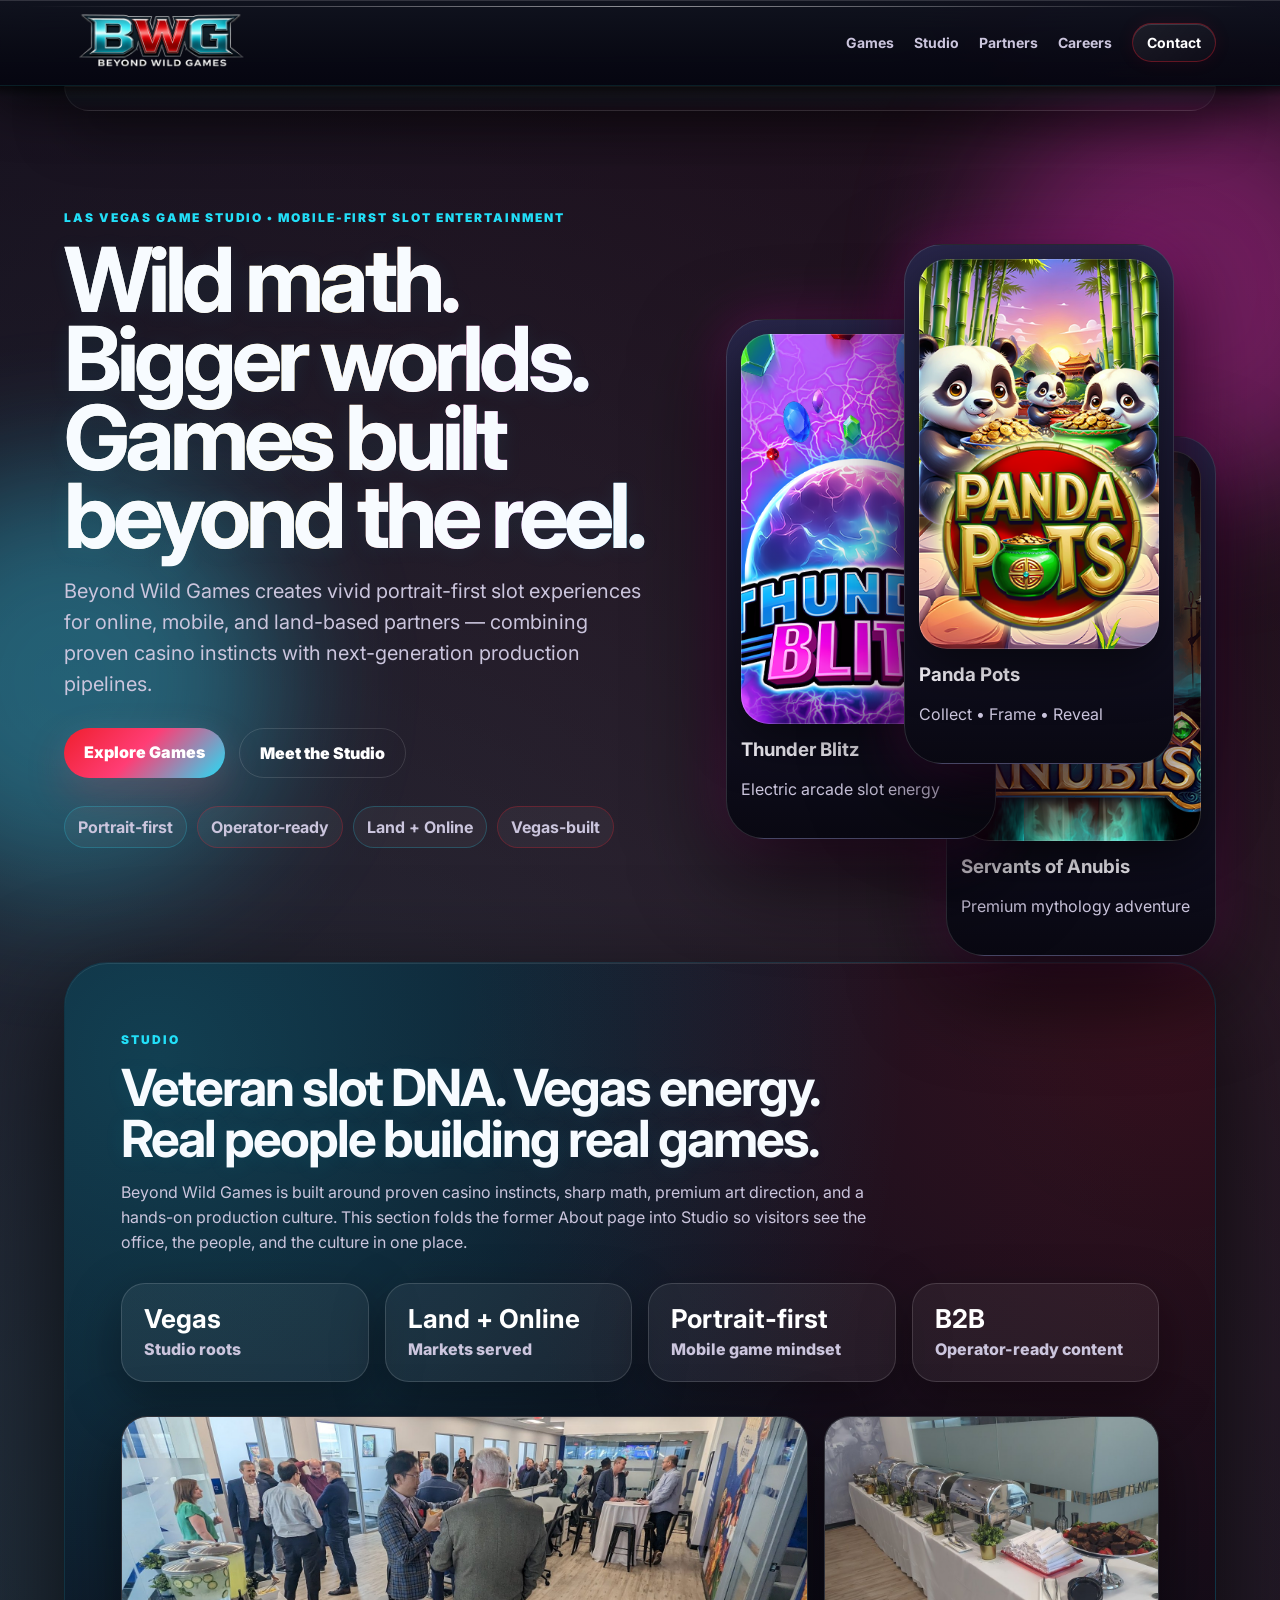
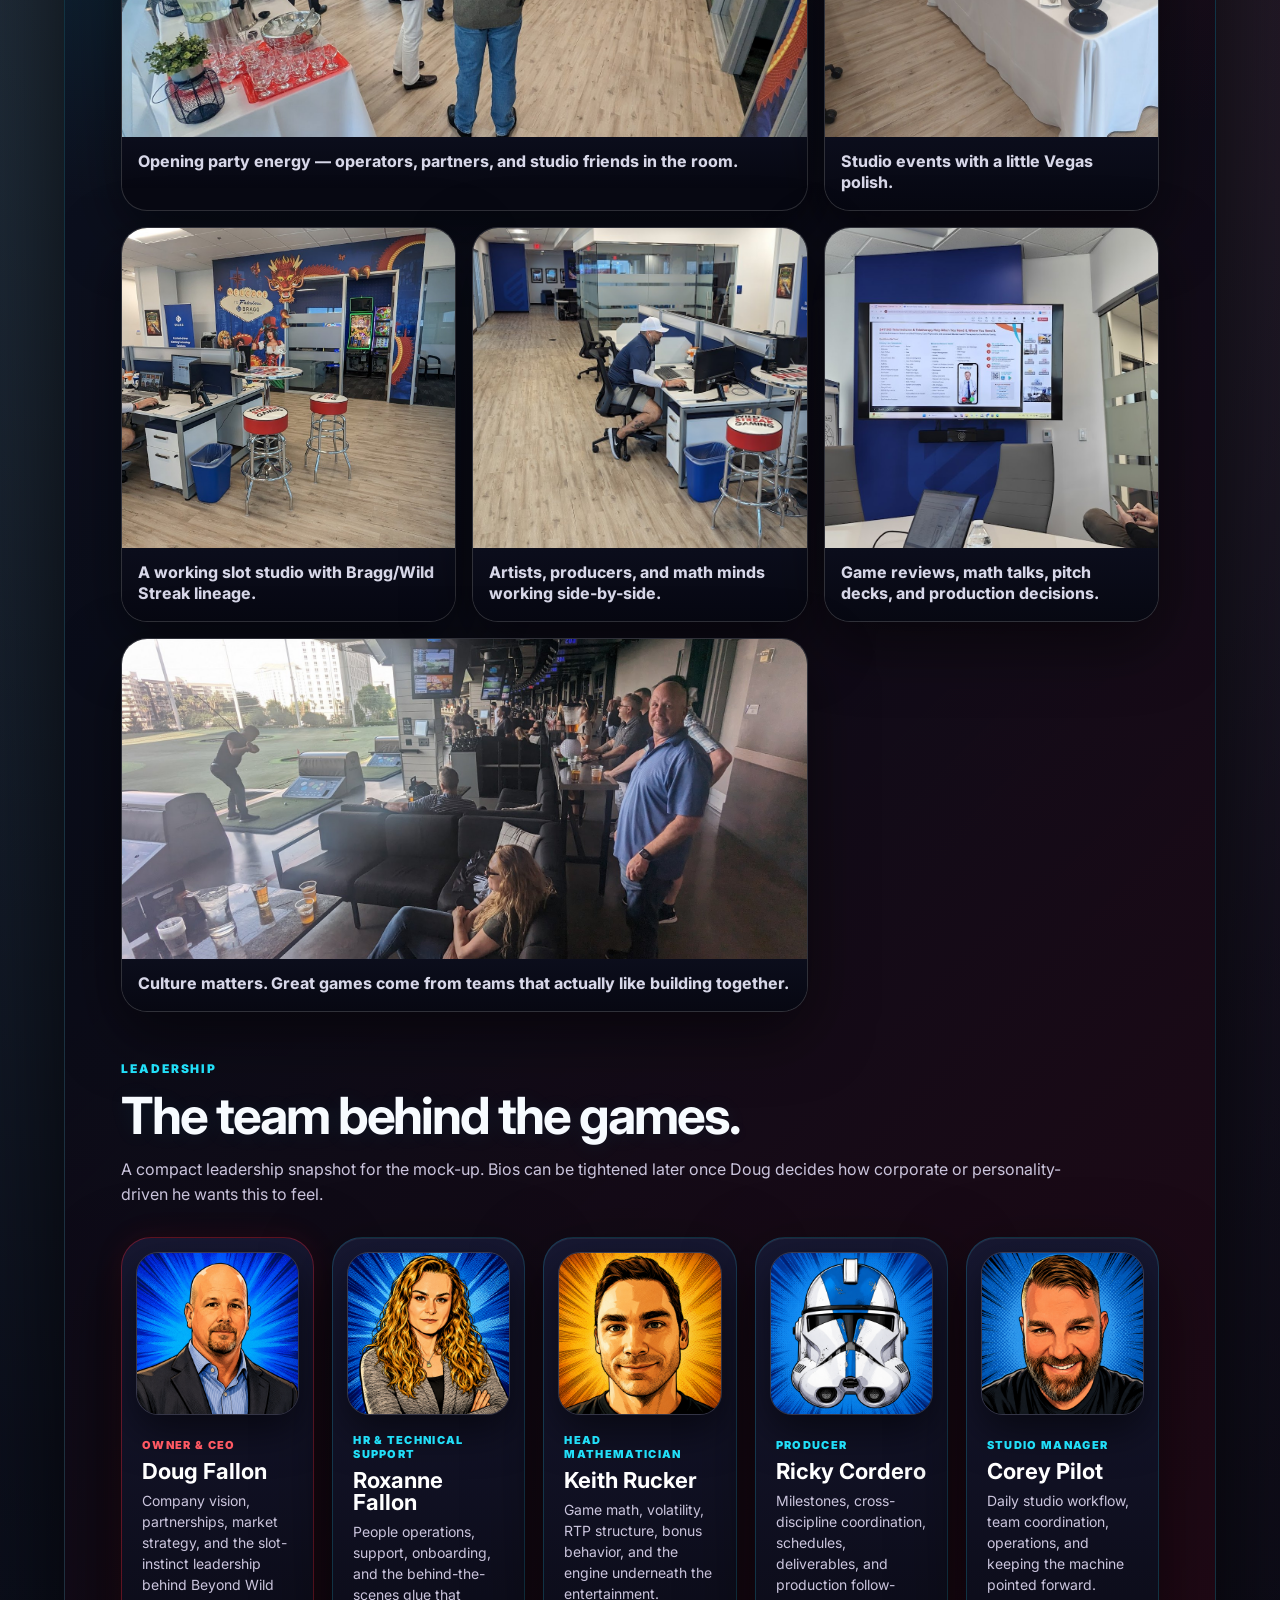
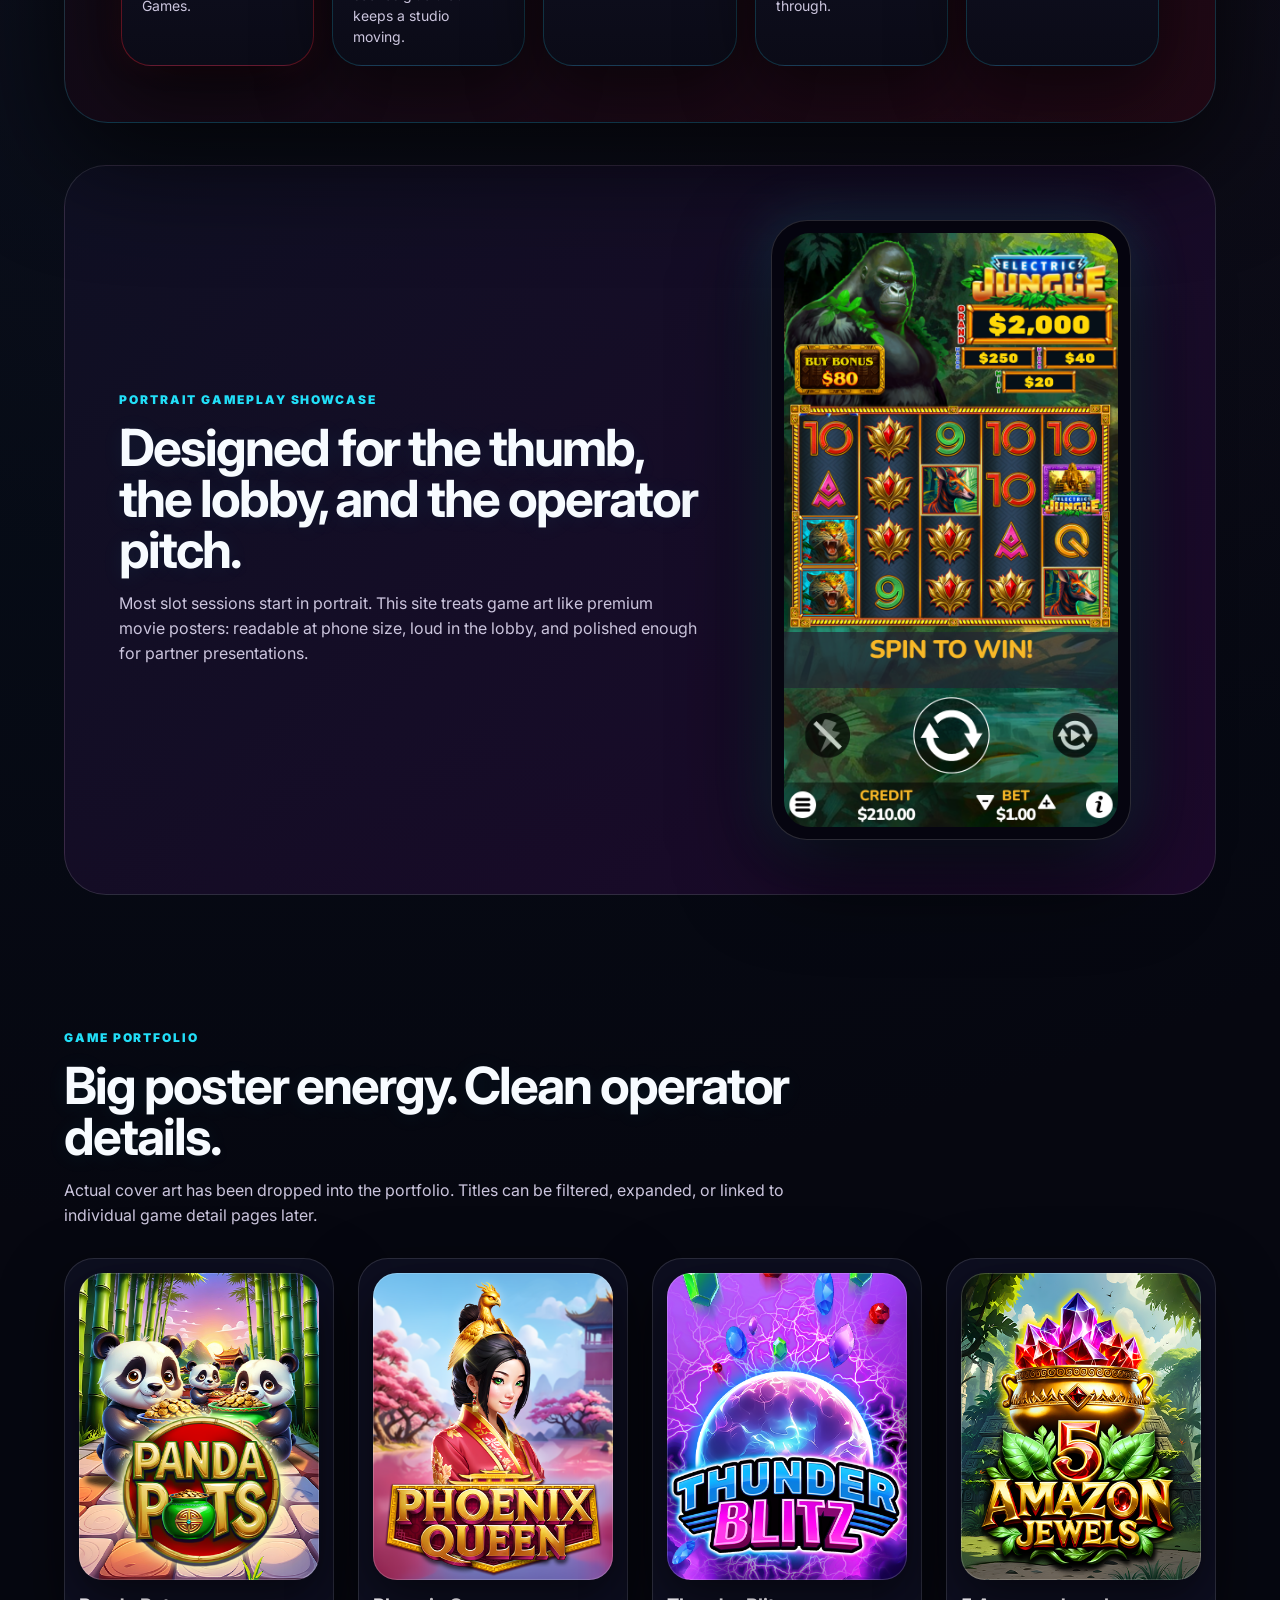
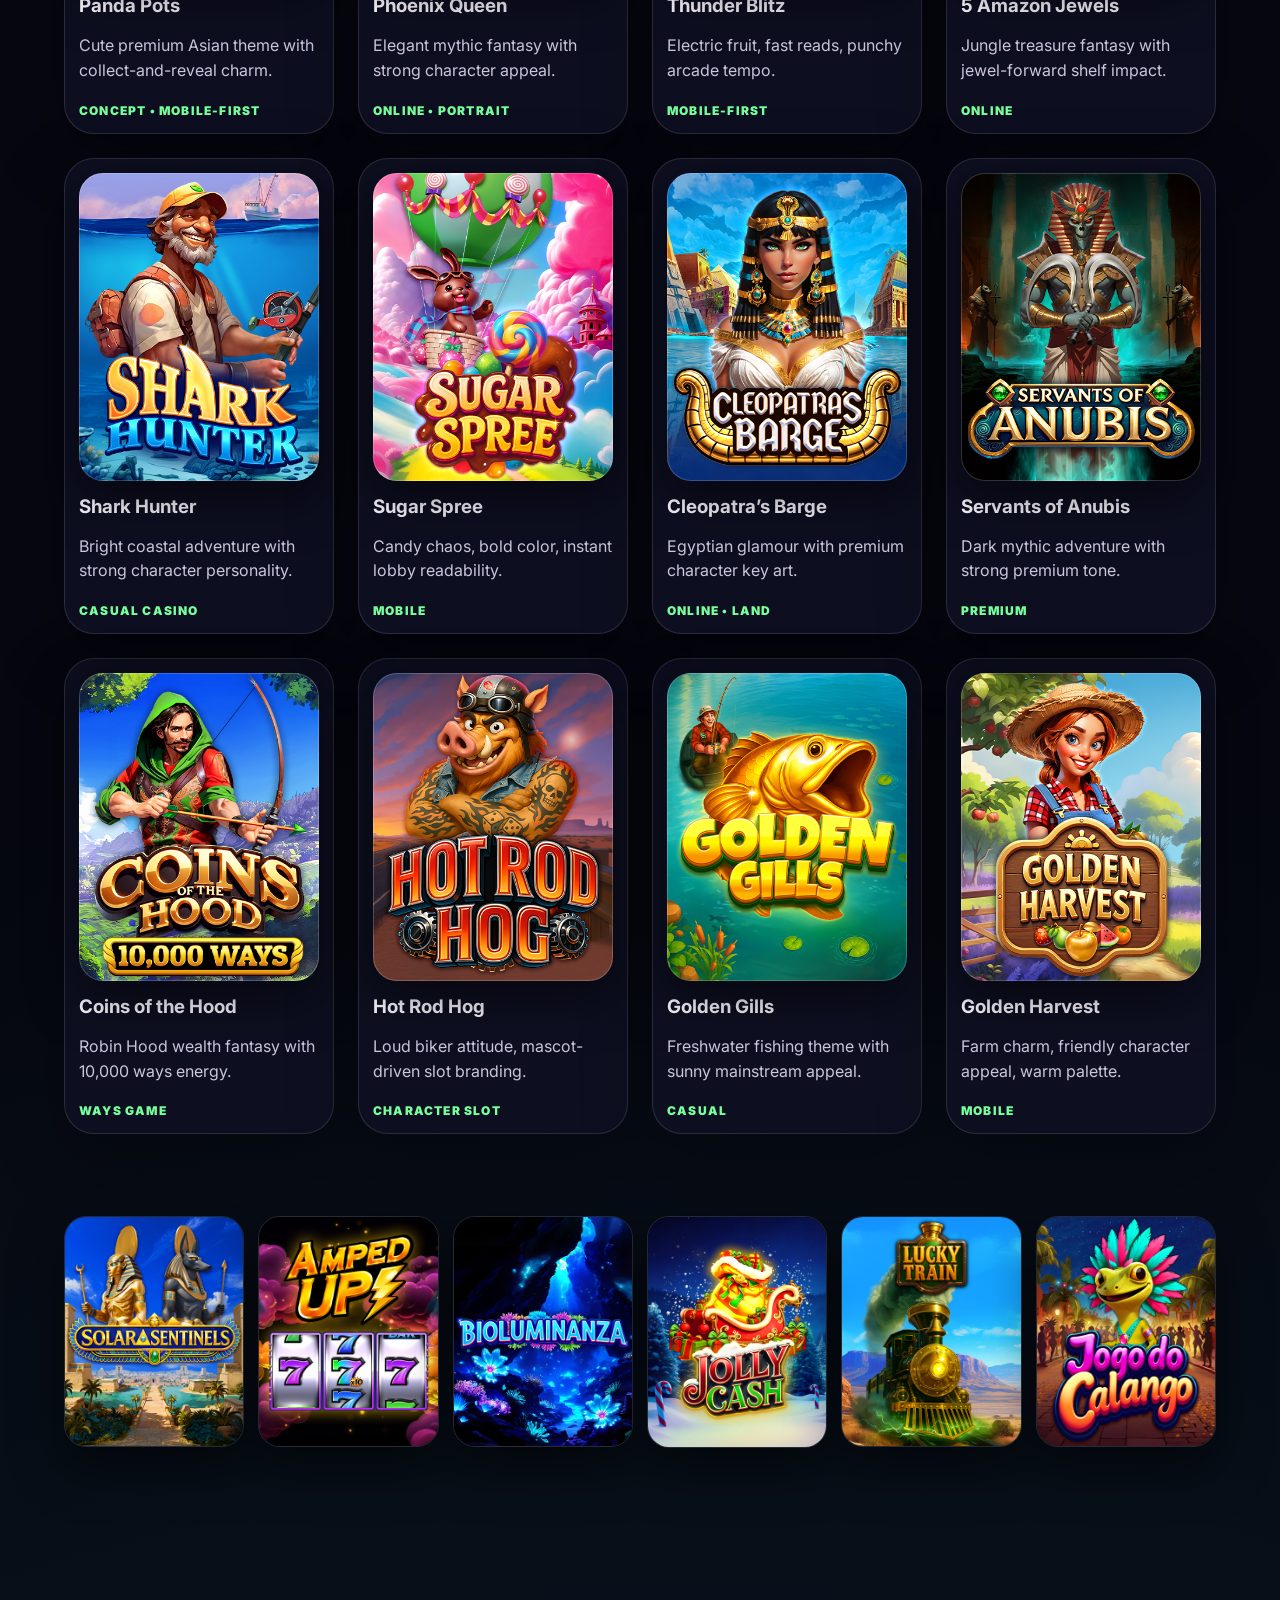
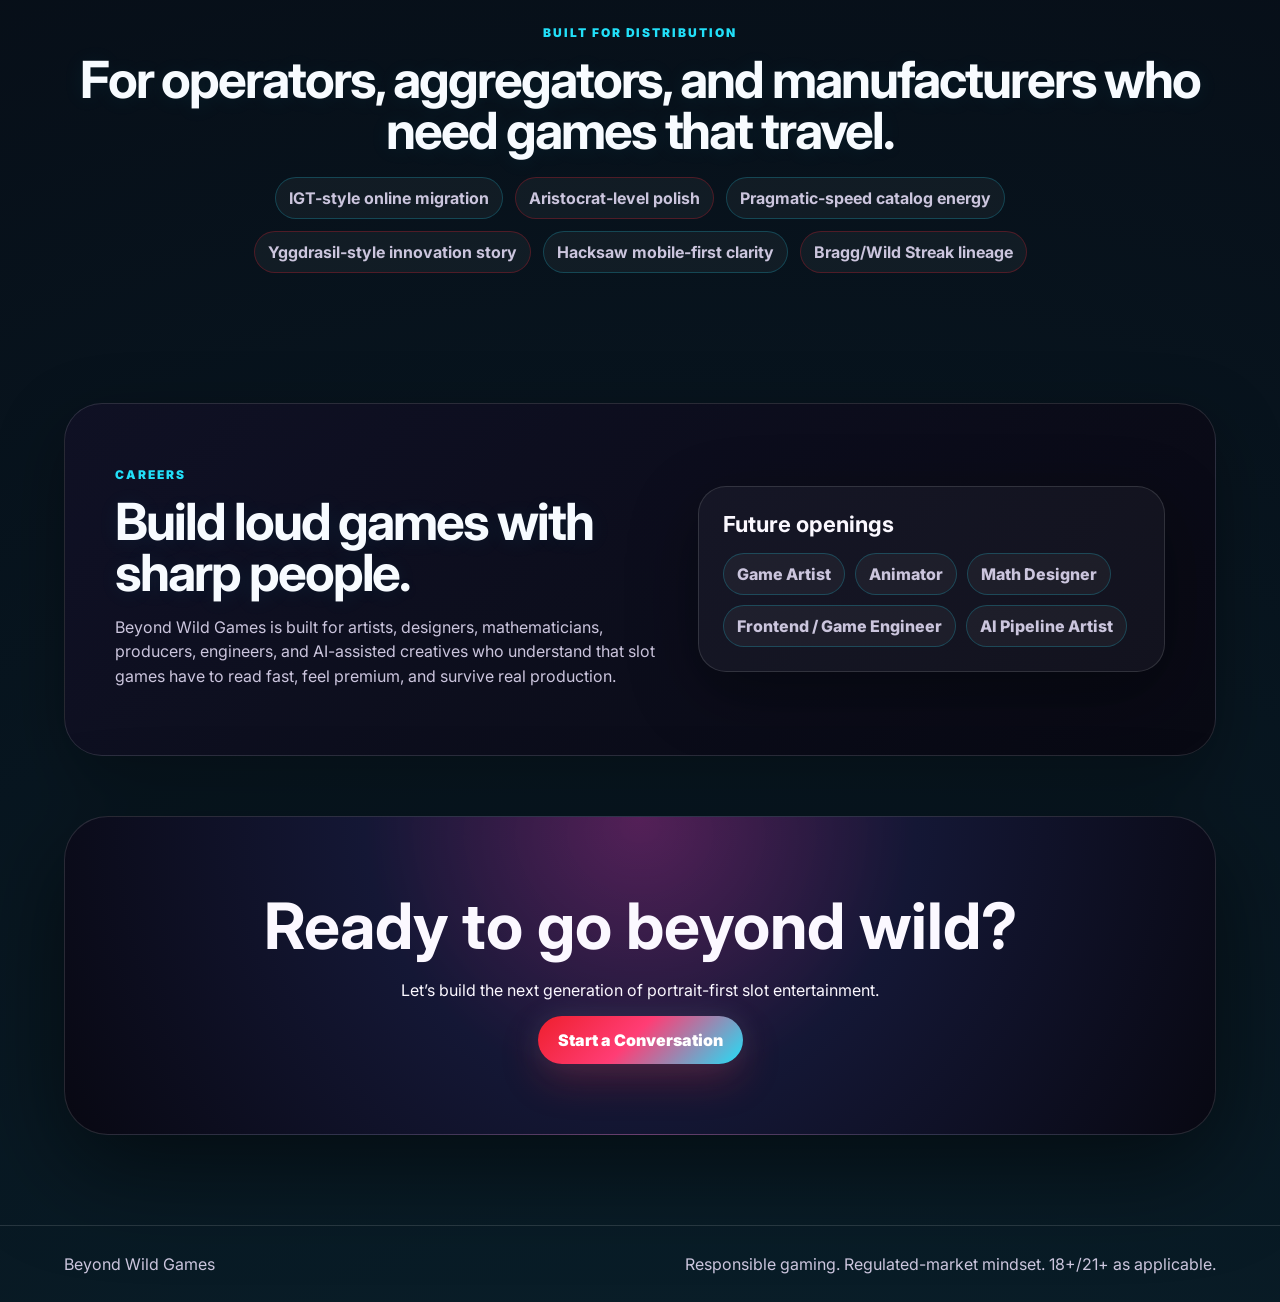
==== commit 09595e95: "Alternate page: transparent-background BWG logo with white subtitle" ====
--- a/bwg.html
+++ b/bwg.html
@@ -9,7 +9,7 @@
 <body>
   <div class="bg-orbs"></div>
   <header class="site-header">
-    <a class="brand" href="#" aria-label="Beyond Wild Games home"><img src="assets/logos/bwg-block-logo-black.png" alt="Beyond Wild Games" style="width:195px;height:auto;max-height:none;filter:none;box-shadow:none;background:transparent;" /></a>
+    <a class="brand" href="#" aria-label="Beyond Wild Games home"><img src="assets/logos/bwg-white-sub-transparent.png" alt="Beyond Wild Games" style="width:195px;height:auto;max-height:none;filter:none;box-shadow:none;background:transparent;" /></a>
     <nav>
       <a href="#games">Games</a><a href="#studio">Studio</a><a href="#partners">Partners</a><a href="#careers">Careers</a><a class="nav-cta" href="#contact">Contact</a>
     </nav>
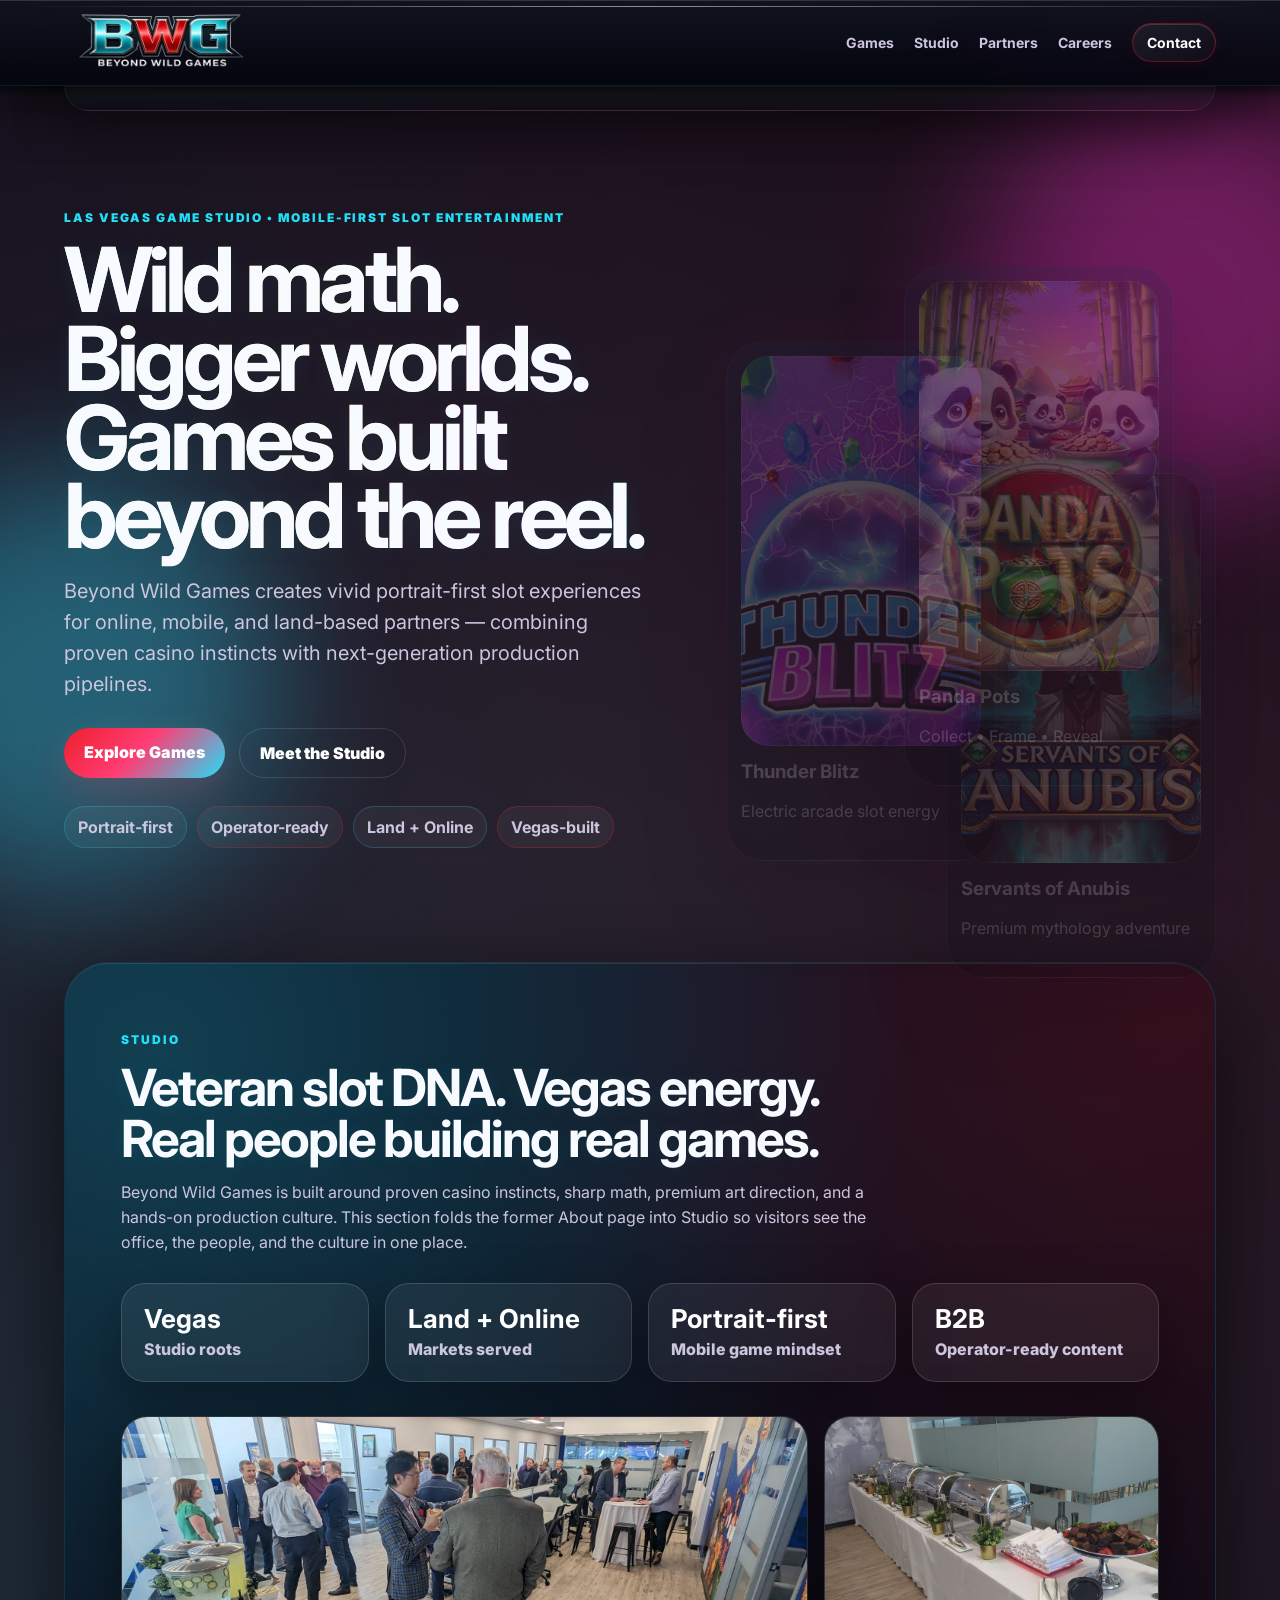
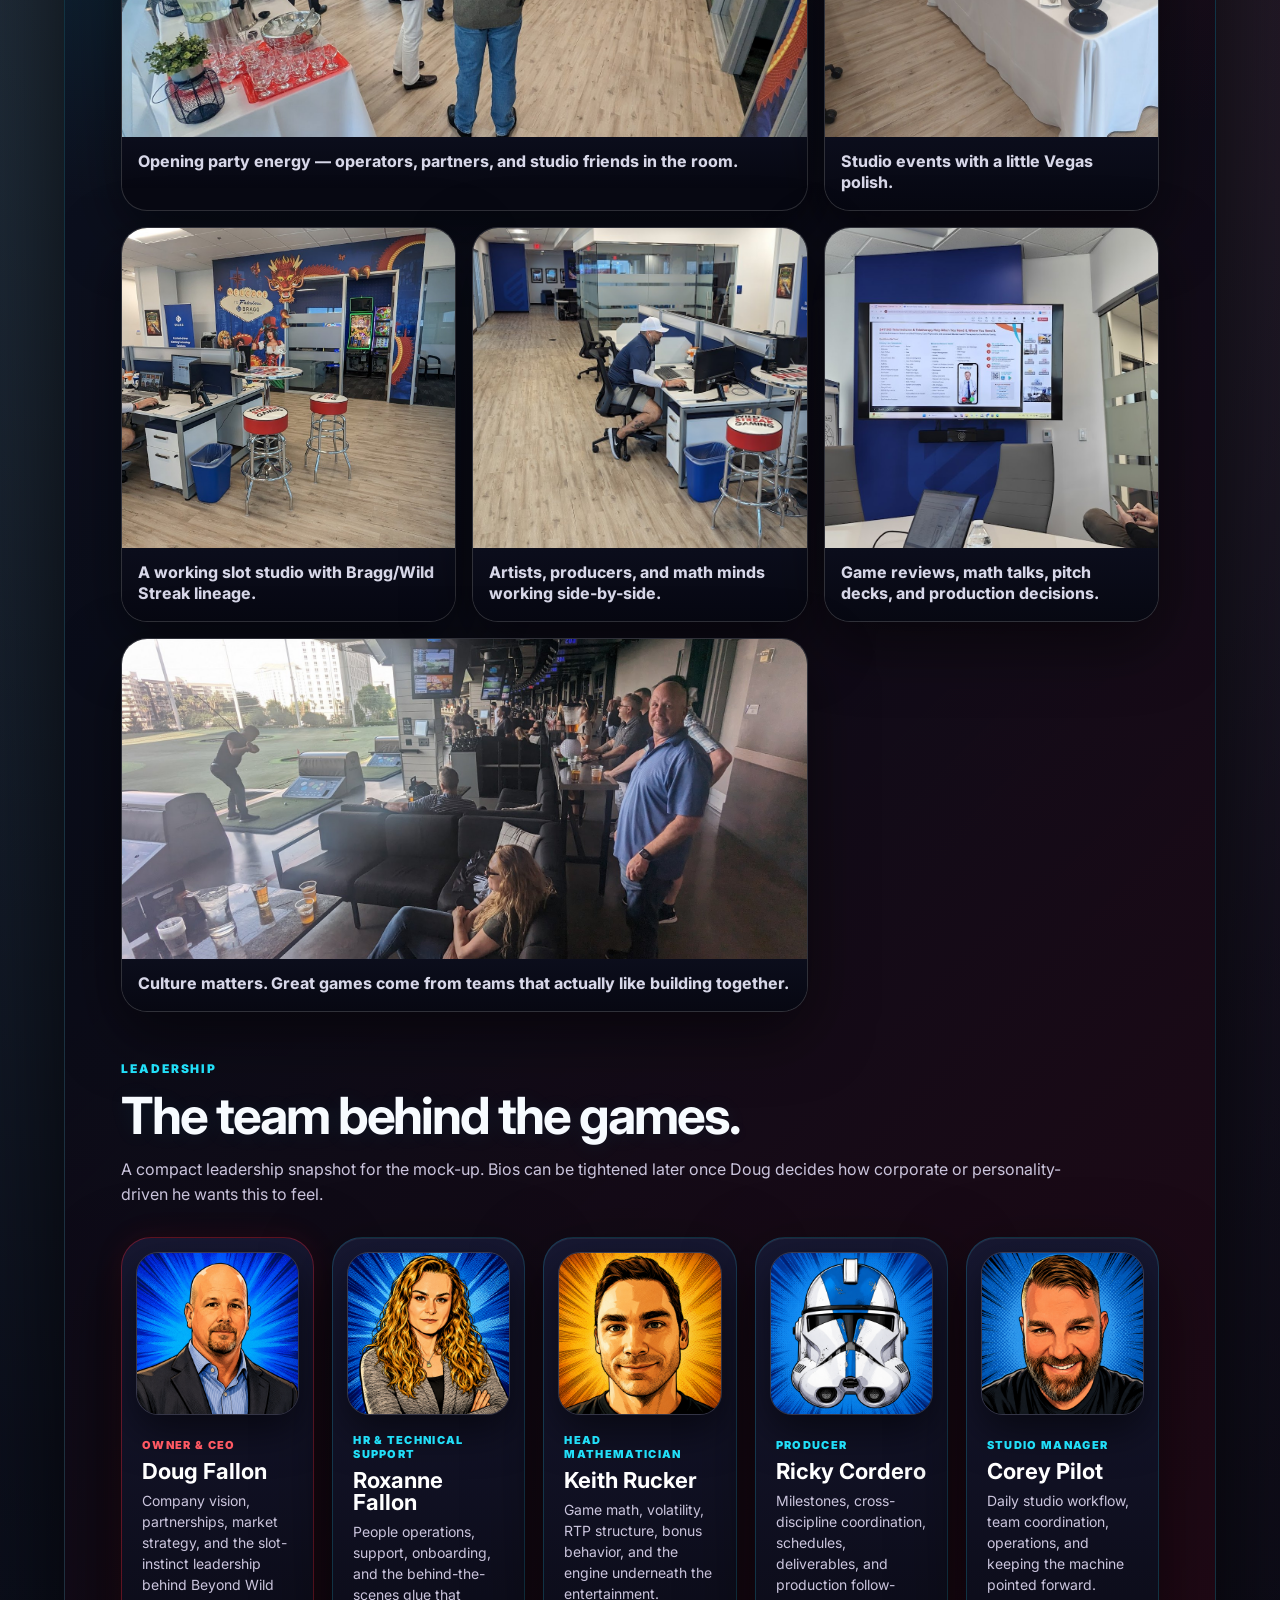
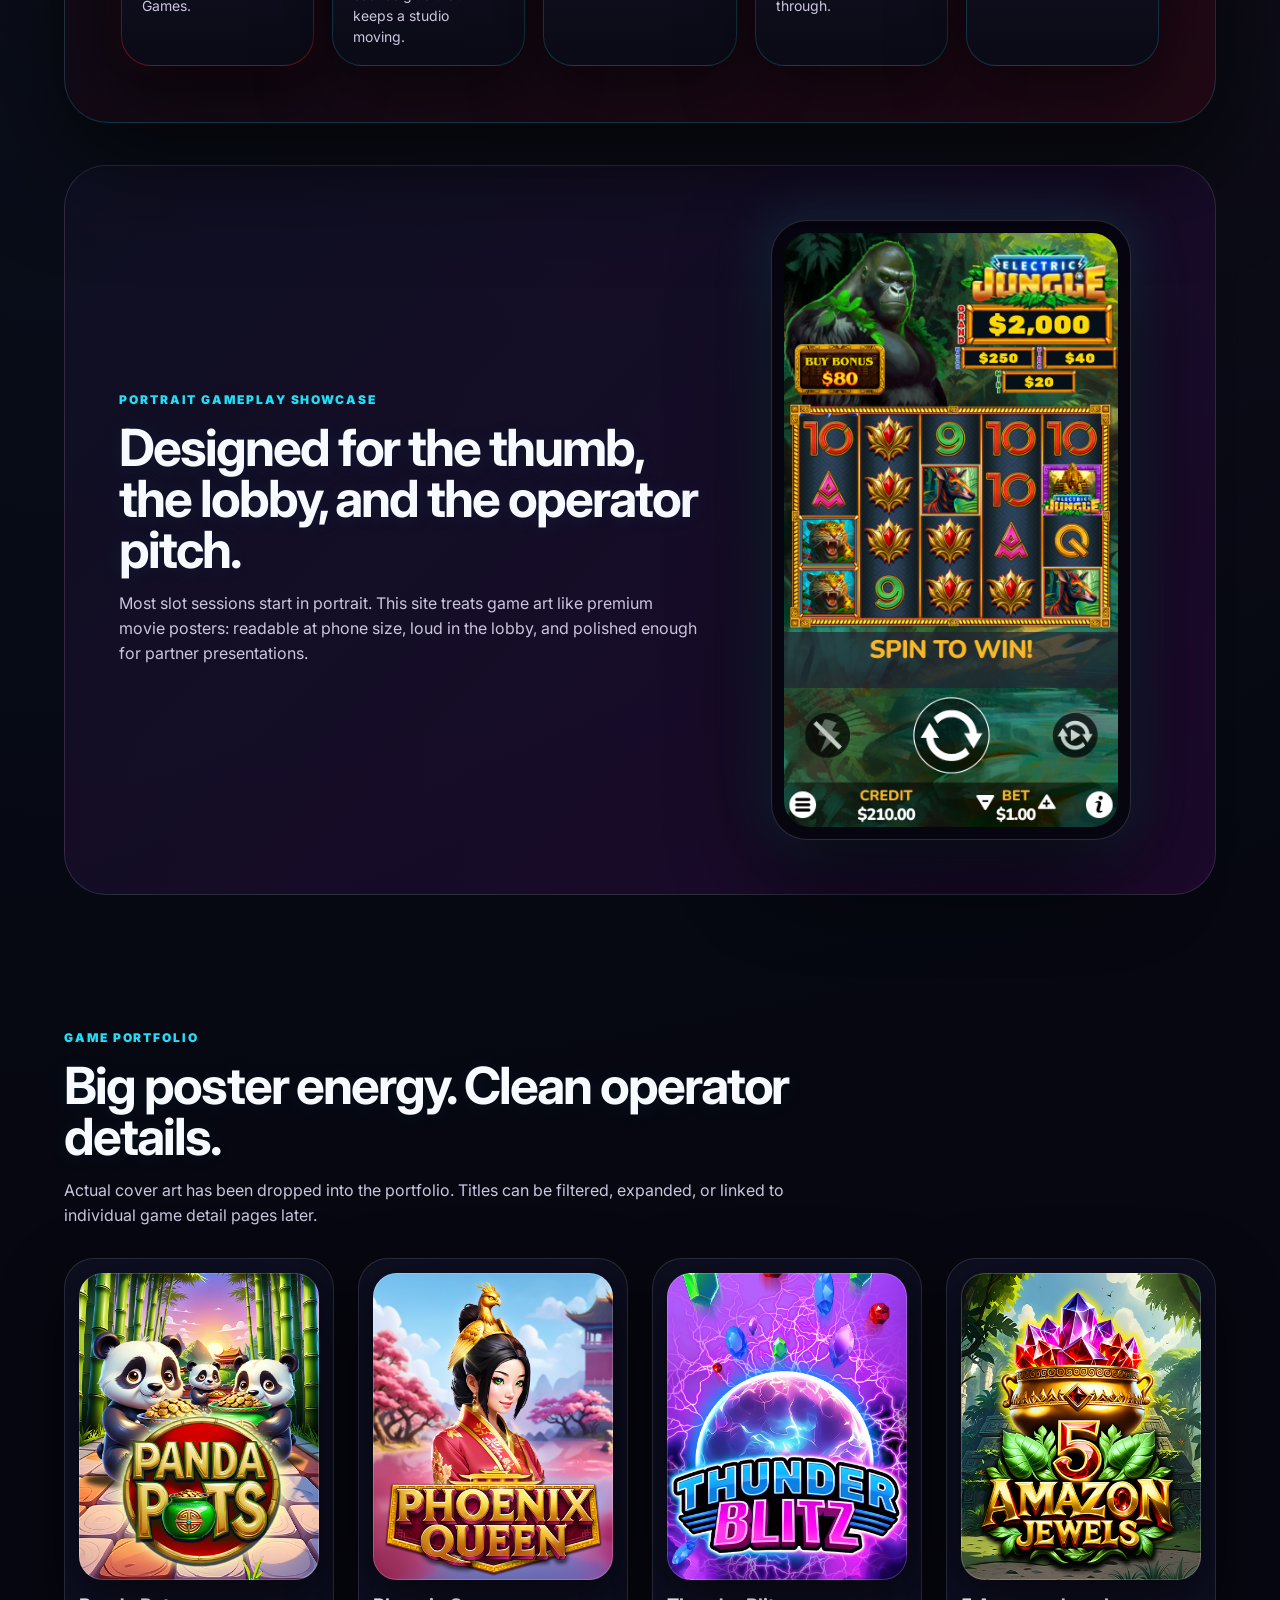
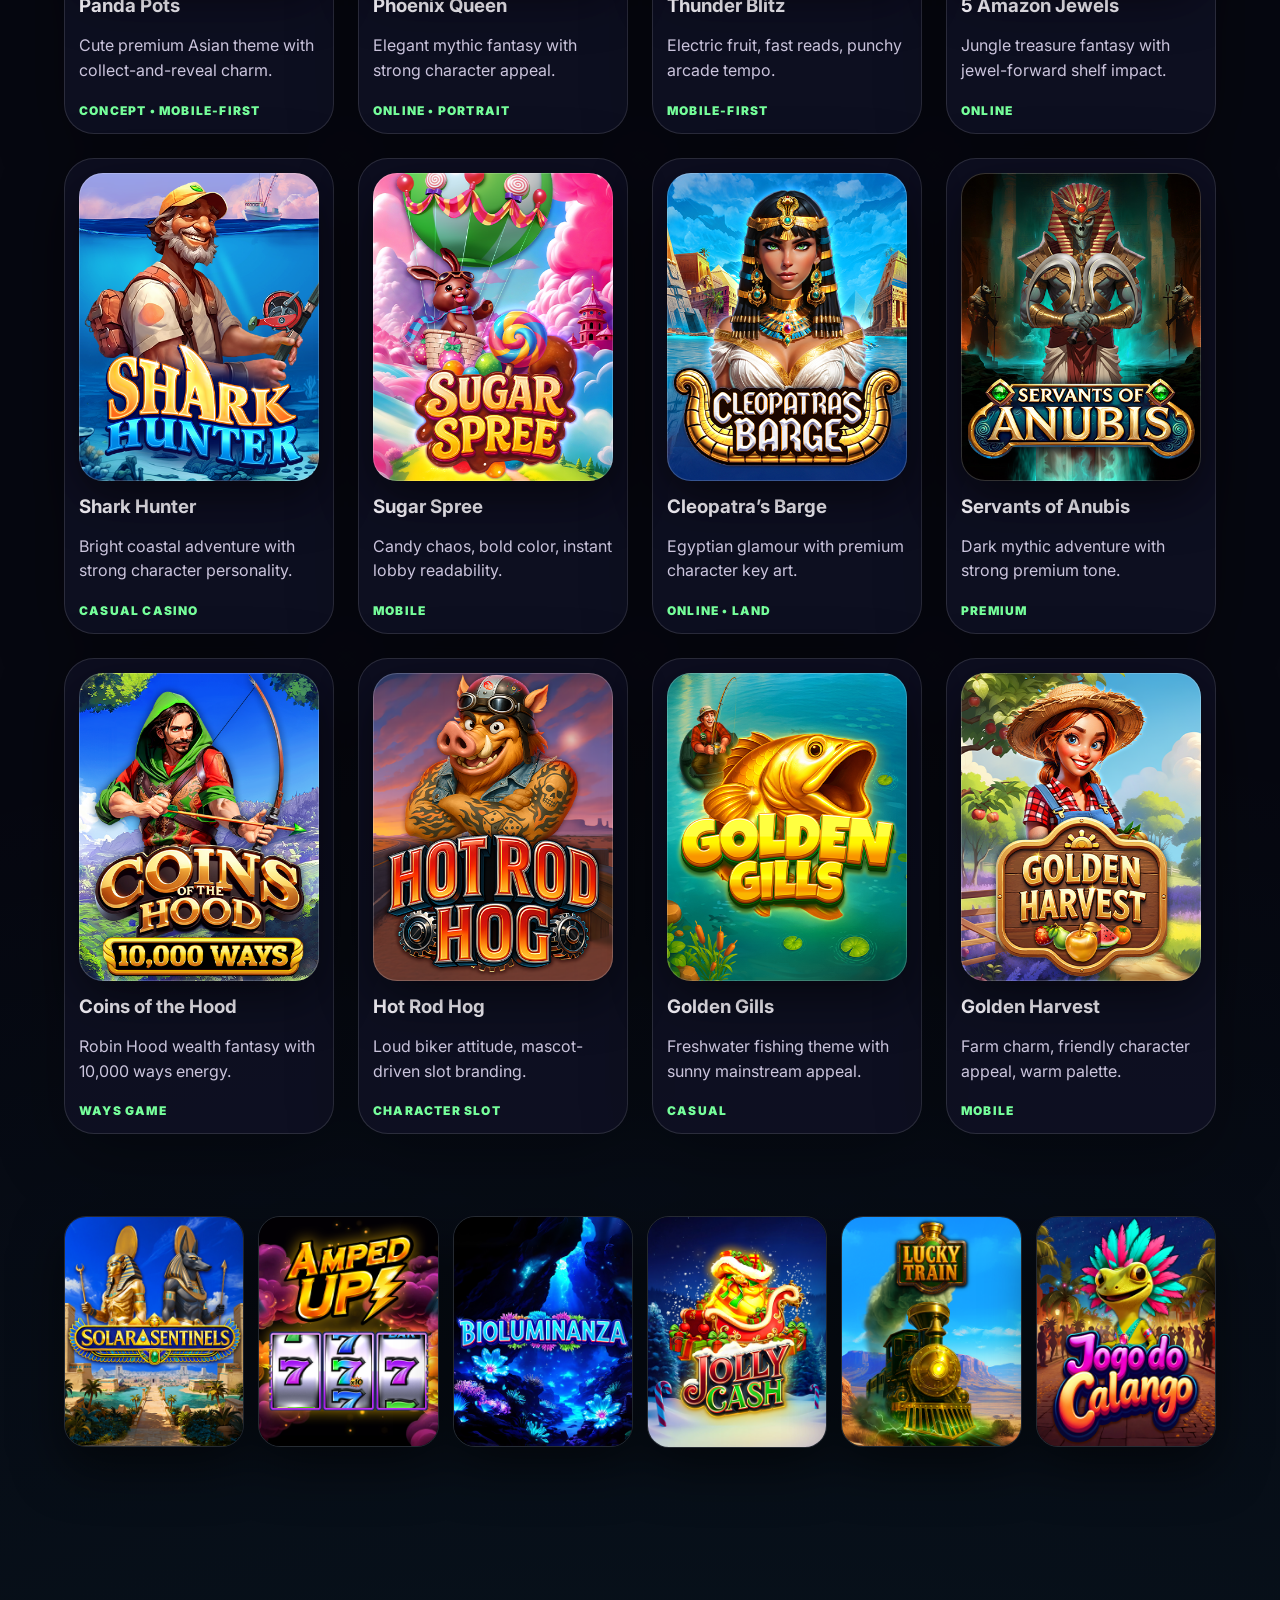
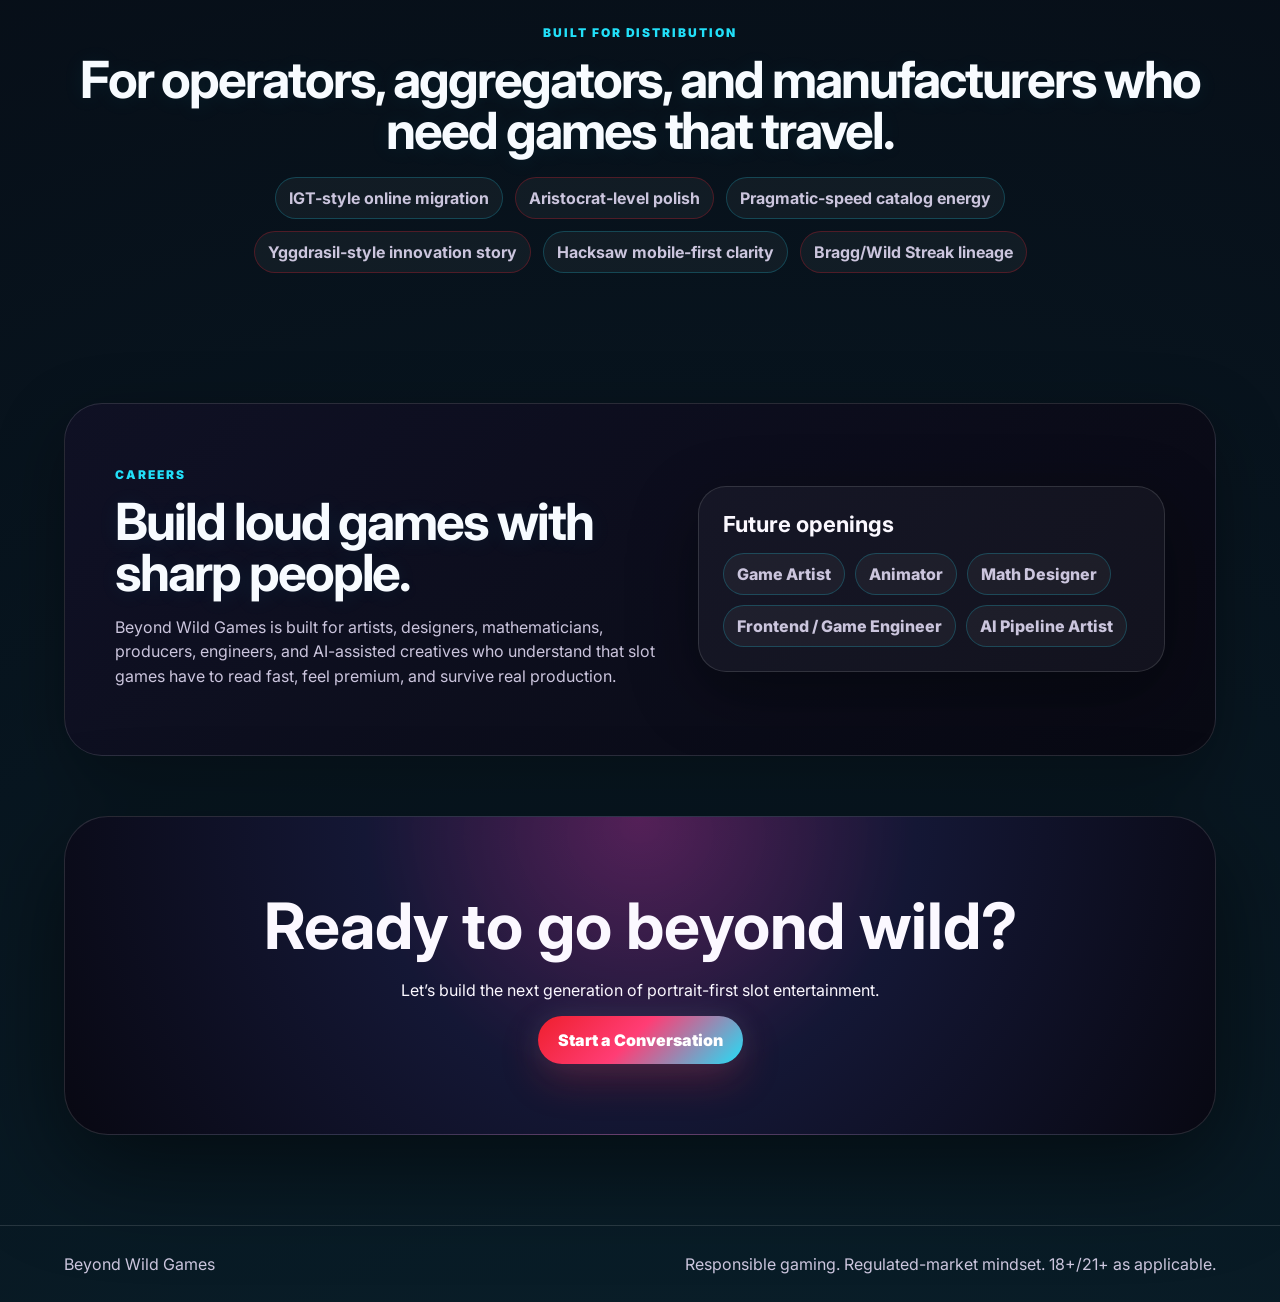
==== commit ca5daa69: "Add mobile hamburger menu (nav was hidden on phones with no replacement)" ====
--- a/bwg.html
+++ b/bwg.html
@@ -13,6 +13,7 @@
     <nav>
       <a href="#games">Games</a><a href="#studio">Studio</a><a href="#partners">Partners</a><a href="#careers">Careers</a><a class="nav-cta" href="#contact">Contact</a>
     </nav>
+    <button class="nav-toggle" aria-label="Open menu" aria-expanded="false">☰</button>
   </header>
 
   <main>
--- a/styles.css
+++ b/styles.css
@@ -199,3 +199,15 @@
 .brand img{width:195px!important;height:auto!important;max-height:none!important;object-fit:contain!important;object-position:left center!important;filter:none!important;box-shadow:none!important;background:transparent!important;}
 @media(max-width:900px){.brand img{width:165px!important;}}
 @media(max-width:600px){.brand img{width:135px!important;}}
+
+
+/* Mobile hamburger navigation */
+.nav-toggle{display:none;background:rgba(255,255,255,.05);border:1px solid rgba(34,223,248,.35);color:#f7fbff;font-size:22px;line-height:1;padding:6px 13px;border-radius:12px;cursor:pointer;}
+@media(max-width:900px){
+  .site-header{flex-wrap:wrap;}
+  .nav-toggle{display:inline-flex!important;align-items:center;justify-content:center;}
+  nav{display:none!important;flex-direction:column;align-items:stretch;gap:0;width:100%;order:5;margin-top:10px;}
+  .site-header.nav-open nav{display:flex!important;}
+  nav a{padding:14px 8px;width:100%;font-size:16px;color:#f7fbff!important;border-top:1px solid rgba(255,255,255,.10);}
+  nav a.nav-cta{margin-top:10px;border:1px solid rgba(34,223,248,.45);border-radius:999px;text-align:center;}
+}
